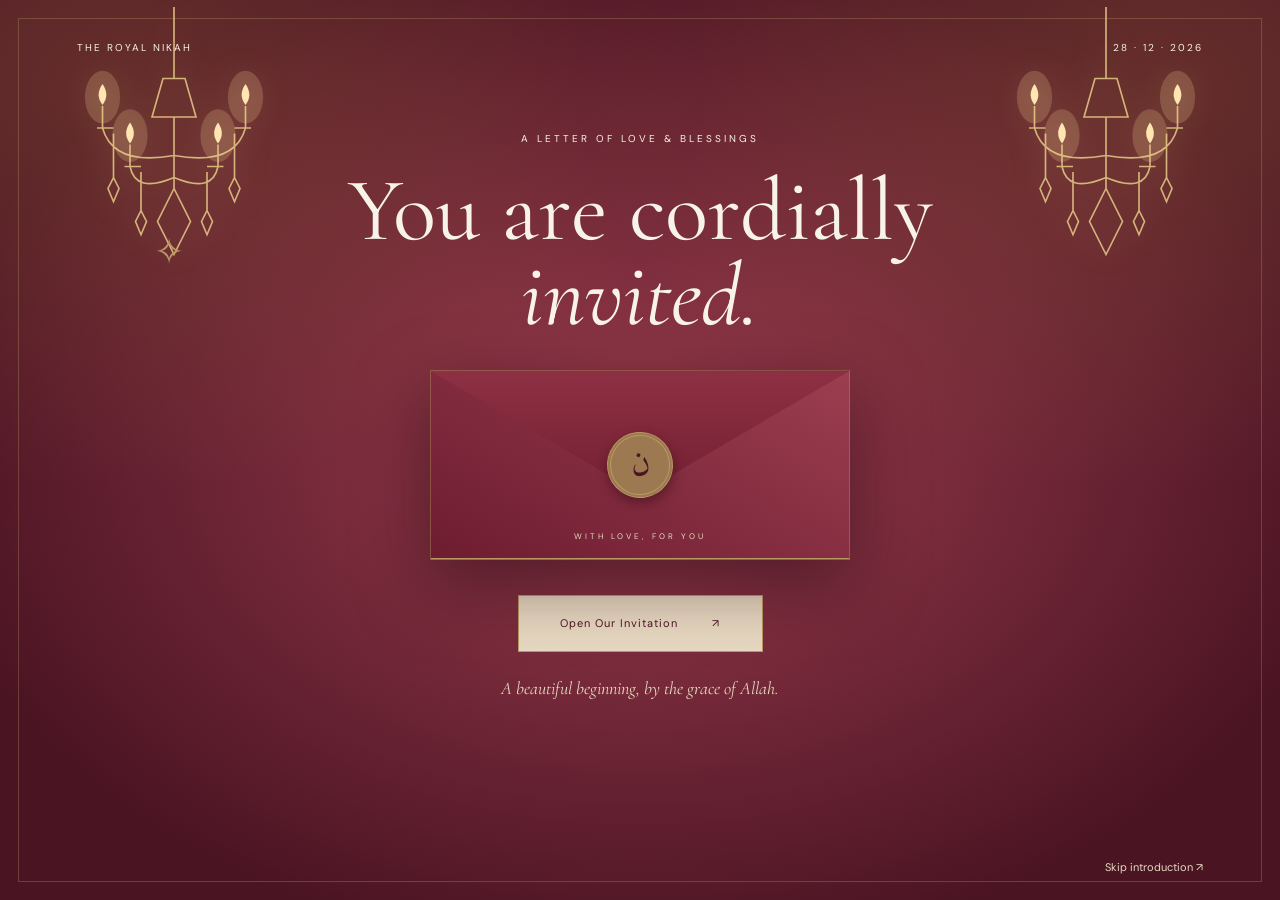
==== index.html @ a9a42e57 "Publish invitation" ====
<!doctype html><html lang="en"><head><meta charset="UTF-8"/><meta name="viewport" content="width=device-width,initial-scale=1"/><meta name="theme-color" content="#781c2d"/><meta name="description" content="An invitation to a beautiful beginning. Nikah · 28 December 2026 · Nesma Palace, Mattannur."/><meta name="robots" content="noindex,nofollow"/><meta property="og:title" content="Shiza &amp; Akhil | Our Nikah"/><meta property="og:description" content="28 December 2026 · Nesma Palace · With love and prayers"/><title>Shiza &amp; Akhil | Our Nikah</title><link rel="icon" href="./favicon.svg"/>  <script type="module" crossorigin src="./index-D2UCji0W.js"></script>
  <link rel="stylesheet" crossorigin href="./index-C7MNs3zN.css">
</head><body><div id="root"></div></body></html>
---- index-C7MNs3zN.css ----
@import"https://fonts.googleapis.com/css2?family=Amiri&family=Cormorant+Garamond:ital,wght@0,400;0,500;1,400&family=DM+Sans:wght@400;500&display=swap";/*! tailwindcss v4.3.5 | MIT License | https://tailwindcss.com */@layer theme{:root,:host{--font-sans:-apple-system, BlinkMacSystemFont, "Segoe UI", Roboto, "Helvetica Neue", "Noto Sans", Arial, sans-serif, "Apple Color Emoji", "Segoe UI Emoji", "Segoe UI Symbol", "Noto Color Emoji";--font-mono:ui-monospace, SFMono-Regular, Menlo, Monaco, Consolas, "Liberation Mono", "Courier New", monospace;--default-transition-duration:.15s;--default-transition-timing-function:cubic-bezier(.4, 0, .2, 1);--default-font-family:var(--font-sans);--default-mono-font-family:var(--font-mono)}}@layer base{*,:after,:before,::backdrop{box-sizing:border-box;border:0 solid;margin:0;padding:0}::file-selector-button{box-sizing:border-box;border:0 solid;margin:0;padding:0}html,:host{-webkit-text-size-adjust:100%;-moz-tab-size:4;tab-size:4;line-height:1.5;font-family:var(--default-font-family,-apple-system, BlinkMacSystemFont, "Segoe UI", Roboto, "Helvetica Neue", "Noto Sans", Arial, sans-serif, "Apple Color Emoji", "Segoe UI Emoji", "Segoe UI Symbol", "Noto Color Emoji");font-feature-settings:var(--default-font-feature-settings,normal);font-variation-settings:var(--default-font-variation-settings,normal);-webkit-tap-highlight-color:transparent}hr{height:0;color:inherit;border-top-width:1px}abbr:where([title]){-webkit-text-decoration:underline dotted;text-decoration:underline dotted}h1,h2,h3,h4,h5,h6{font-size:inherit;font-weight:inherit}a{color:inherit;-webkit-text-decoration:inherit;text-decoration:inherit}b,strong{font-weight:bolder}code,kbd,samp,pre{font-family:var(--default-mono-font-family,ui-monospace, SFMono-Regular, Menlo, Monaco, Consolas, "Liberation Mono", "Courier New", monospace);font-feature-settings:var(--default-mono-font-feature-settings,normal);font-variation-settings:var(--default-mono-font-variation-settings,normal);font-size:1em}small{font-size:80%}sub,sup{vertical-align:baseline;font-size:75%;line-height:0;position:relative}sub{bottom:-.25em}sup{top:-.5em}table{text-indent:0;border-color:inherit;border-collapse:collapse}:-moz-focusring:where(:not(iframe)){outline:auto}progress{vertical-align:baseline}summary{display:list-item}ol,ul,menu{list-style:none}img,svg,video,canvas,audio,iframe,embed,object{vertical-align:middle;display:block}img,video{max-width:100%;height:auto}button,input,select,optgroup,textarea{font:inherit;font-feature-settings:inherit;font-variation-settings:inherit;letter-spacing:inherit;color:inherit;opacity:1;background-color:#0000;border-radius:0}::file-selector-button{font:inherit;font-feature-settings:inherit;font-variation-settings:inherit;letter-spacing:inherit;color:inherit;opacity:1;background-color:#0000;border-radius:0}:where(select:is([multiple],[size])) optgroup{font-weight:bolder}:where(select:is([multiple],[size])) optgroup option{padding-inline-start:20px}::file-selector-button{margin-inline-end:4px}::placeholder{opacity:1}@supports (not ((-webkit-appearance:-apple-pay-button))) or (contain-intrinsic-size:1px){::placeholder{color:currentColor}@supports (color:color-mix(in lab,red,red)){::placeholder{color:color-mix(in oklab,currentcolor 50%,transparent)}}}textarea{resize:vertical}::-webkit-search-decoration{-webkit-appearance:none}::-webkit-date-and-time-value{min-height:1lh;text-align:inherit}::-webkit-datetime-edit{display:inline-flex}::-webkit-datetime-edit-fields-wrapper{padding:0}::-webkit-datetime-edit{padding-block:0}::-webkit-datetime-edit-year-field{padding-block:0}::-webkit-datetime-edit-month-field{padding-block:0}::-webkit-datetime-edit-day-field{padding-block:0}::-webkit-datetime-edit-hour-field{padding-block:0}::-webkit-datetime-edit-minute-field{padding-block:0}::-webkit-datetime-edit-second-field{padding-block:0}::-webkit-datetime-edit-millisecond-field{padding-block:0}::-webkit-datetime-edit-meridiem-field{padding-block:0}::-webkit-calendar-picker-indicator{line-height:1}:-moz-ui-invalid{box-shadow:none}button,input:where([type=button],[type=reset],[type=submit]){-webkit-appearance:button;-moz-appearance:button;appearance:button}::file-selector-button{-webkit-appearance:button;-moz-appearance:button;appearance:button}::-webkit-inner-spin-button{height:auto}::-webkit-outer-spin-button{height:auto}[hidden]:where(:not([hidden=until-found])){display:none!important}}@layer components;@layer utilities{.static{position:static}.transition{transition-property:color,background-color,border-color,outline-color,text-decoration-color,fill,stroke,--tw-gradient-from,--tw-gradient-via,--tw-gradient-to,opacity,box-shadow,transform,translate,scale,rotate,filter,-webkit-backdrop-filter,backdrop-filter,display,content-visibility,overlay,pointer-events;transition-timing-function:var(--tw-ease,var(--default-transition-timing-function));transition-duration:var(--tw-duration,var(--default-transition-duration))}}:root{color:#781c2d;font-synthesis:none;background:#f8f3e9;font-family:DM Sans,sans-serif}*{box-sizing:border-box}body{margin:0}button,a{-webkit-tap-highlight-color:transparent}button{font:inherit;cursor:pointer}a{color:inherit;text-decoration:none}button:focus-visible,a:focus-visible{outline-offset:6px;outline:3px solid #b99a62}h1,h2,p{margin:0}h1,h2{font-family:Cormorant Garamond,serif;font-weight:400}h2{font-size:clamp(46px,6vw,80px);line-height:1.05}i{font-weight:400}.eyebrow{letter-spacing:3px;font-size:10px;line-height:1.8}.cover{color:#f8f3e9;text-align:center;background:radial-gradient(at 50% 45%,#8b2c3c,#4b1423);flex-direction:column;align-items:center;min-height:100svh;padding:95px 24px 35px;display:flex;position:relative;overflow:hidden}.cover:before{content:"";pointer-events:none;border:1px solid #b99a6250;position:absolute;top:18px;right:18px;bottom:18px;left:18px}.cover-top{letter-spacing:2px;justify-content:space-between;font-size:10px;display:flex;position:absolute;top:40px;left:6%;right:6%}.skip{color:#e8d9c2;z-index:2;background:0 0;border:0;font-size:11px;position:absolute;bottom:25px;right:6%}.cover h1{margin:20px 0 28px;font-size:clamp(60px,7vw,96px);line-height:.95}.envelope{perspective:800px;background:linear-gradient(155deg,#963749,#601728);border:1px solid #b99a6270;place-items:center;width:min(420px,83vw);height:190px;margin:4px 0 35px;display:grid;position:relative;box-shadow:0 24px 70px #21071080}.flap{clip-path:polygon(0 0,100% 0,50% 65%);filter:drop-shadow(0 3px 2px #330b16);background:linear-gradient(#8e3043,#65182a);position:absolute;top:0;right:0;bottom:0;left:0}.seal{z-index:1;color:#4b1423;background:#9c7950;border:4px double #b99a62;border-radius:50%;place-items:center;width:66px;height:66px;font:34px Amiri;display:grid;transform:rotate(-8deg);box-shadow:0 5px 12px #27071270}.envelope>span{letter-spacing:3px;color:#e8d9c2;font-size:8px;position:absolute;bottom:17px}.gold-button,.crimson-button,.outline-button{letter-spacing:1px;border:1px solid #b99a62;padding:19px 27px;font-size:11px;display:inline-block}.gold-button{color:#4b1423;background:#e8d9c2;min-width:245px}.gold-button span{margin-left:30px}.cover-foot{color:#e8d9c2;margin-top:23px;font-family:Cormorant Garamond;font-size:18px;font-style:italic}nav{letter-spacing:2px;border-bottom:1px solid #b99a6230;justify-content:space-between;padding:28px 6%;font-size:9px;display:flex}.hero{text-align:center;padding:95px 24px 50px;position:relative;overflow:hidden}.arch{pointer-events:none;border:1px solid #b99a6280;border-radius:48% 48% 0 0;position:absolute;inset:35px max(20px,50% - 425px) 0}.arch:after{content:"";border:1px solid #b99a6235;border-radius:48% 48% 0 0;position:absolute;top:12px;right:12px;bottom:12px;left:12px}.hero-content{max-width:750px;margin:auto;position:relative}.arabic{color:#781c2d;font:30px/1.9 Amiri}.translation{color:#766954;margin-top:4px;font-size:10px}.ornament{color:#b99a62;margin:22px 0;font-size:35px}.intro{max-width:340px;margin:14px auto 24px;font:19px/1.5 Cormorant Garamond}.names{overflow-wrap:anywhere;font-size:clamp(46px,7.5vw,94px);line-height:1.05}.names em{color:#b99a62;font-size:40px;line-height:1.3;display:block}.tagline{margin-top:25px;font:italic 23px Cormorant Garamond}.date-small{margin-top:38px;font-size:9px}.date-small span{color:#b99a62;margin:0 14px}.scroll{letter-spacing:2px;margin-top:40px;font-size:8px;line-height:3;display:block}.date-section{color:#f8f3e9;background:#781c2d;grid-template-columns:1fr 1fr;align-items:center;gap:50px;padding:100px 12% 65px;display:grid}.date-section h2{margin-top:22px}.date-card{text-align:center;border:1px solid #b99a6270;padding:35px 20px}.date-card strong{margin:12px;font:130px/.95 Cormorant Garamond;display:block}.date-card>p:not(.eyebrow){letter-spacing:2px;font-size:11px;line-height:2}.rule{background:#b99a62;width:45px;height:1px;margin:22px auto}.text-button{color:inherit;letter-spacing:1px;background:0 0;border:0;border-bottom:1px solid #b99a62;padding:15px 0 8px;font-size:9px}.countdown{text-align:center;grid-column:1/-1;margin-top:30px}.digits{justify-content:center;gap:clamp(20px,6vw,65px);margin-top:20px;display:flex}.digits b{font:46px Cormorant Garamond;display:block}.digits span{letter-spacing:2px;font-size:8px}.venue{text-align:center;background:#eee4d4;padding:85px 24px}.venue>div{max-width:800px;margin:auto}.palace{color:#a48a5e;width:min(650px,100%);margin:35px auto}.venue h2{margin:15px 0}.venue p:not(.eyebrow){font-size:13px;line-height:1.9}.outline-button{border-color:#781c2d;margin-top:30px}.venue small{color:#776955;margin-top:25px;font-size:9px;display:block}.closing{text-align:center;padding:75px 24px}.closing h2{margin:25px 0}.closing p:not(.eyebrow){max-width:430px;margin:17px auto;font:19px/1.6 Cormorant Garamond}.crimson-button{color:#f8f3e9;background:#781c2d;border-color:#781c2d;margin-top:20px}footer{letter-spacing:2px;border-top:1px solid #b99a6250;justify-content:space-between;gap:20px;padding:30px 6%;font-size:8px;display:flex}footer button{color:inherit;letter-spacing:1px;background:0 0;border:0;font-size:8px}@media(max-width:600px){.date-section{text-align:center;grid-template-columns:1fr;gap:35px;padding:65px 25px}.date-card{width:100%;max-width:320px;margin:auto}.hero{padding-top:70px}.arabic{font-size:24px}.translation{max-width:240px;margin:auto;font-size:9px}.cover-top{font-size:8px}.cover{padding-top:100px}.cover h1{margin-top:25px}.envelope{height:170px}nav{letter-spacing:1px;font-size:7px}footer{flex-wrap:wrap}.arch{top:25px;right:12px;bottom:0;left:12px}.names{font-size:48px}.date-small{letter-spacing:1px}.closing h2{font-size:51px}}@media(prefers-reduced-motion:reduce){*,:before,:after{scroll-behavior:auto!important;transition:none!important;animation:none!important}}.flap{transform-origin:top;clip-path:polygon(0 0,100% 0,50% 65%);transition:transform 1s}.seal{transition:transform .5s,opacity .5s}.opening .flap{transform:rotateX(175deg)}.opening .seal{opacity:0;transform:translateY(25px)rotate(12deg)}.opening .envelope{animation:1.2s forwards lift}@keyframes lift{70%{transform:translateY(0)}to{opacity:0;transform:translateY(60px)}}.dress-code{text-align:center;border-bottom:1px solid #b99a6230;padding:65px 24px}.dress-code h2{margin:18px 0;font-size:clamp(38px,5vw,58px)}.dress-code p:last-child{max-width:390px;margin:auto;font:20px/1.6 Cormorant Garamond,serif}.pastel-swatches{justify-content:center;gap:12px;margin:25px 0;display:flex}.pastel-swatches span{background:#e8c9cc;border:1px solid #b99a6230;border-radius:50%;width:25px;height:25px}.pastel-swatches span:nth-child(2){background:#d4ddce}.pastel-swatches span:nth-child(3){background:#d1dfeb}.pastel-swatches span:nth-child(4){background:#ded2e6}.pastel-swatches span:nth-child(5){background:#eddbb9}.final-location{border-top:1px solid #b99a6250;max-width:500px;margin:35px auto 0;padding-top:20px}.final-location .outline-button{margin-top:10px}.closing p:not(.eyebrow){max-width:485px}.final-location p:not(.eyebrow){font-family:DM Sans,sans-serif;font-size:12px;line-height:1.9}.venue{isolation:isolate;color:#f8f3e9;background:radial-gradient(at 50% 40%,#963b4c,#641a2d 48%,#3d1020);padding:110px 24px;position:relative;overflow:hidden}.venue:before,.venue:after{content:"";z-index:-1;pointer-events:none;border:1px solid #b99a6270;border-radius:46% 46% 0 0;position:absolute;top:28px;right:28px;bottom:28px;left:28px}.venue:after{border-color:#b99a6230;top:42px;right:42px;bottom:42px;left:42px}.venue h2{text-shadow:0 3px 30px #e8d9c230;font-size:clamp(60px,8vw,100px)}.venue .palace{color:#d9ba80;filter:drop-shadow(0 0 14px #d9ba8030);animation:5s ease-in-out infinite palace-glow}.venue .outline-button{color:#f8f3e9;background:#b99a6212;border-color:#cfb17b;transition:background .3s,transform .3s;box-shadow:0 0 30px #b99a6215}.venue .outline-button:hover{background:#b99a6235;transform:translateY(-3px)}.venue small{color:#dac9b2}.sparkles{pointer-events:none;z-index:-1;position:absolute;top:0;right:0;bottom:0;left:0}.sparkles span{left:var(--x);top:var(--y);font-size:var(--s);color:#e8d9c2;opacity:.2;animation:twinkle var(--t) ease-in-out infinite;animation-delay:var(--d);position:absolute}@keyframes twinkle{0%,to{opacity:.12;transform:scale(.6)rotate(0)}50%{opacity:.85;transform:scale(1.1)rotate(35deg)}}@keyframes palace-glow{50%{filter:drop-shadow(0 0 24px #d9ba8060)}}.cover:after{content:"✧";color:#b99a62;pointer-events:none;font-size:36px;animation:5s infinite twinkle;position:absolute;top:25%;left:12%}.closing{background:radial-gradient(at 50% 45%,#fffaf0,#f1e6d4)}.gold-button:hover,.crimson-button:hover{box-shadow:0 6px 30px #b99a6245}.ornament{animation:5s infinite palace-glow}@media(prefers-reduced-motion:reduce){.venue .palace,.sparkles span,.cover:after,.ornament{animation:none}}.hero{background:radial-gradient(#fffdf5,#f6ead6 75%,#e8d9c2)}.hero:before,.hero:after{content:"❦";color:#781c2d13;pointer-events:none;font-family:serif;font-size:clamp(150px,25vw,330px);animation:9s ease-in-out infinite floral-sway;position:absolute;top:32%;left:-35px;transform:rotate(-28deg)}.hero:after{animation-delay:-4s;top:58%;left:auto;right:-35px;transform:rotate(150deg)}.arch{box-shadow:0 0 40px #b99a6215,inset 0 0 25px #b99a6210}.names{text-shadow:0 5px 25px #781c2d12}.names em{animation:4s ease-in-out infinite heart-glow}.date-section{background:radial-gradient(at 0 0,#a04454,#781c2d 45%,#4b1423);position:relative;overflow:hidden}.date-section:before{content:"✧";color:#b99a6214;pointer-events:none;font-size:280px;animation:6s infinite heart-glow;position:absolute;top:0;right:-30px}.date-card{background:linear-gradient(145deg,#ffffff0b,#ffffff02);border-radius:46% 46% 0 0;padding-top:65px;position:relative;box-shadow:0 20px 60px #28061340}.date-card:before{content:"";pointer-events:none;border:1px solid #b99a6235;border-radius:46% 46% 0 0;position:absolute;top:9px;right:9px;bottom:9px;left:9px}.dress-code{background:radial-gradient(#fffbf4,#ebdfcc);position:relative;overflow:hidden}.dress-code:before,.dress-code:after{content:"❦";color:#781c2d18;pointer-events:none;font-size:110px;position:absolute;top:20%;left:5%;transform:rotate(-30deg)}.dress-code:after{left:auto;right:5%;transform:rotate(150deg)}.pastel-swatches span{animation:4s ease-in-out infinite pastel-float;box-shadow:0 4px 12px #781c2d15}.pastel-swatches span:nth-child(2n){animation-delay:-2s}.closing{background:radial-gradient(#fffdf6,#f0dfc5);position:relative;overflow:hidden}.closing:before{content:"✧";color:#b99a6230;pointer-events:none;font-size:180px;animation:7s infinite twinkle;position:absolute;top:15%;right:4%}.closing .ornament{font-size:55px}.cover .envelope{animation:5s ease-in-out infinite envelope-float}.gold-button,.crimson-button{transition:transform .3s,box-shadow .3s}.gold-button:hover,.crimson-button:hover{transform:translateY(-4px)}@keyframes envelope-float{50%{transform:translateY(-9px)rotate(.5deg)}}@keyframes pastel-float{50%{transform:translateY(-5px)}}@keyframes heart-glow{50%{opacity:.6;filter:drop-shadow(0 0 8px #b99a6240)}}@keyframes floral-sway{50%{translate:0 -12px;rotate:3deg}}@media(max-width:600px){.dress-code:before,.dress-code:after{opacity:.6;font-size:65px;top:6%}}.palace-lights{pointer-events:none;justify-content:space-between;padding:0 5%;display:flex;position:absolute;top:0;right:0;bottom:0;left:0}.chandelier{color:#d5b47b;filter:drop-shadow(0 0 15px #ffd69340);transform-origin:top;width:clamp(105px,18vw,220px);height:clamp(155px,28vw,300px);animation:7s ease-in-out infinite chandelier-sway}.chandelier:last-child{animation-delay:-3.5s}.candle-glow{animation:3s ease-in-out infinite candle-flicker}.cover{background:radial-gradient(at 10% 10%,#d19b4e33,#0000 35%),radial-gradient(at 90% 10%,#d19b4e33,#0000 35%),radial-gradient(#9a3c4d,#4b1423 80%);padding-top:130px}.cover h1{z-index:1}.envelope{isolation:isolate;overflow:visible}.invitation-card{color:#781c2d;z-index:-1;background:#f8f3e9;border:6px double #b99a62;flex-direction:column;justify-content:center;gap:10px;width:86%;height:170px;transition:transform 1.3s cubic-bezier(.2,.6,.2,1) .7s,opacity .4s;display:flex;position:absolute;bottom:10px}.invitation-card span{font:20px Amiri}.invitation-card strong{font:29px Cormorant Garamond,serif}.invitation-card small{letter-spacing:3px;font-size:9px}.envelope-pocket{clip-path:polygon(0 0,50% 60%,100% 0,100% 100%,0 100%);z-index:0;background:linear-gradient(30deg,#6e1c30,#9b3e50);border-bottom:1px solid #b99a62;position:absolute;top:0;right:0;bottom:0;left:0}.flap{z-index:1;backface-visibility:visible;transition:transform .9s}.seal{z-index:3}.envelope>span{z-index:2}.opening .invitation-card{transform:translateY(-175px)rotate(-3deg)}.cover.opening .envelope{animation:2.4s forwards invitation-release}.ambient-lights{pointer-events:none;z-index:5;mix-blend-mode:screen;background:radial-gradient(at 0 0,#ffe0a52b,#0000 35%),radial-gradient(at 100% 0,#ffe0a52b,#0000 35%);animation:6s infinite candle-flicker;position:fixed;top:0;right:0;bottom:0;left:0}@keyframes chandelier-sway{0%,to{transform:rotate(-2deg)}50%{transform:rotate(2deg)}}@keyframes candle-flicker{0%,to{opacity:.6}40%{opacity:1}60%{opacity:.8}}@keyframes invitation-release{0%,75%{opacity:1;transform:translateY(0)}to{opacity:0;transform:translateY(80px)}}@media(max-width:600px){.palace-lights{padding:0}.chandelier{width:100px;height:170px}.cover{padding-top:170px}.cover h1{font-size:58px}.cover .eyebrow{font-size:8px}.opening .invitation-card{transform:translateY(-150px)}}@media(prefers-reduced-motion:reduce){*,:before,:after{transition:none!important;animation:none!important}}
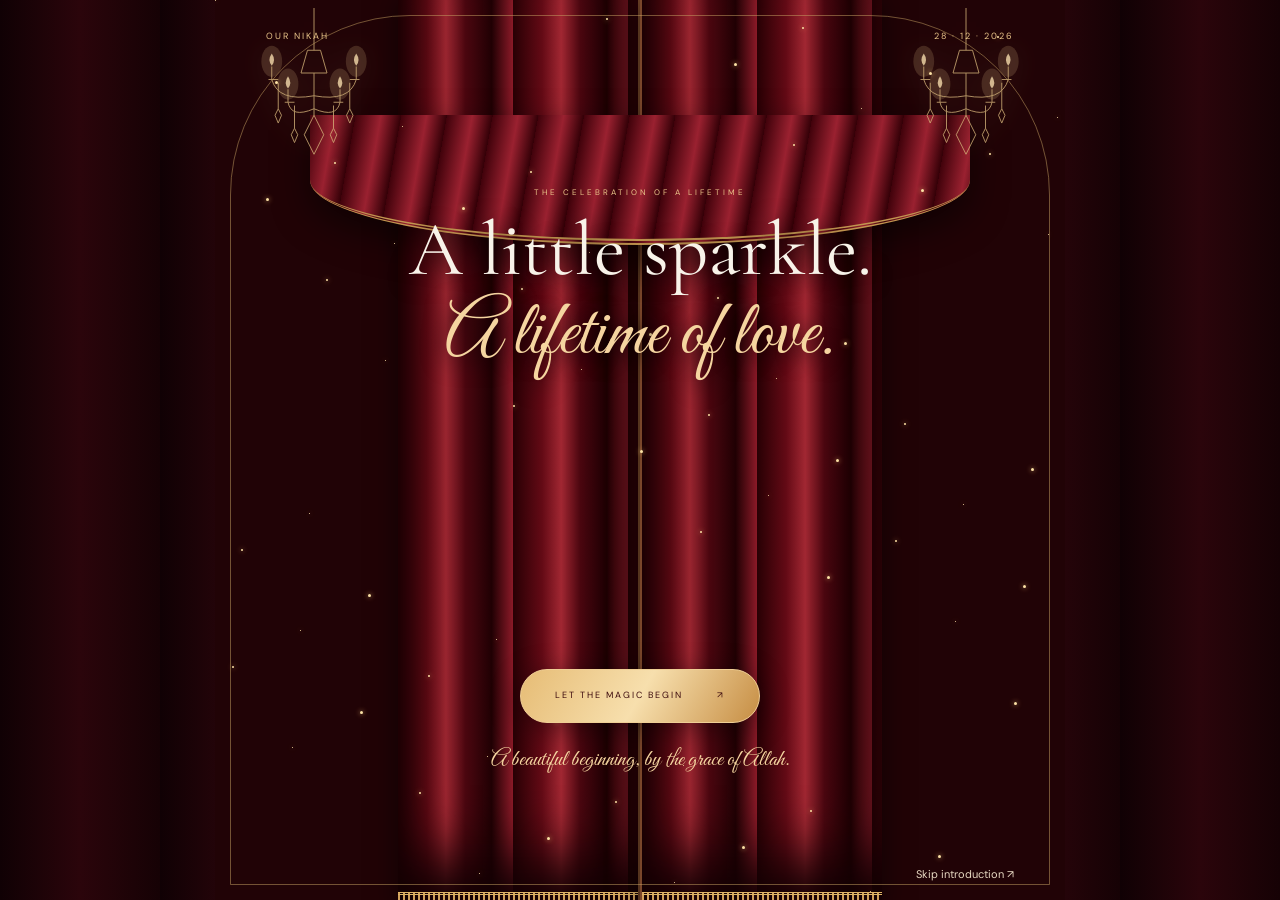
==== commit 85ae8527: "Add curtain opening and cinematic invitation design" ====
--- a/index.html
+++ b/index.html
@@ -1,4 +1,4 @@
-<!doctype html><html lang="en"><head><meta charset="UTF-8"/><meta name="viewport" content="width=device-width,initial-scale=1"/><meta name="theme-color" content="#781c2d"/><meta name="description" content="An invitation to a beautiful beginning. Nikah · 28 December 2026 · Nesma Palace, Mattannur."/><meta name="robots" content="noindex,nofollow"/><meta property="og:title" content="Shiza &amp; Akhil | Our Nikah"/><meta property="og:description" content="28 December 2026 · Nesma Palace · With love and prayers"/><title>Shiza &amp; Akhil | Our Nikah</title><link rel="icon" href="./favicon.svg"/>  <script type="module" crossorigin src="./index-D2UCji0W.js"></script>
-  <link rel="stylesheet" crossorigin href="./index-C7MNs3zN.css">
+<!doctype html><html lang="en"><head><meta charset="UTF-8"/><meta name="viewport" content="width=device-width,initial-scale=1"/><meta name="theme-color" content="#781c2d"/><meta name="description" content="An invitation to a beautiful beginning. Nikah · 28 December 2026 · Nesma Palace, Mattannur."/><meta name="robots" content="noindex,nofollow"/><meta property="og:title" content="Shiza &amp; Akhil | Our Nikah"/><meta property="og:description" content="28 December 2026 · Nesma Palace · With love and prayers"/><title>Shiza &amp; Akhil | Our Nikah</title><link rel="icon" href="./favicon.svg"/>  <script type="module" crossorigin src="./index-CEeLALaP.js"></script>
+  <link rel="stylesheet" crossorigin href="./index-C9tGOI8o.css">
 </head><body><div id="root"></div></body></html>
 
--- a/index-C9tGOI8o.css
+++ b/index-C9tGOI8o.css
@@ -0,0 +1 @@
+@import"https://fonts.googleapis.com/css2?family=Great+Vibes&display=swap";@import"https://fonts.googleapis.com/css2?family=Amiri&family=Cormorant+Garamond:ital,wght@0,400;0,500;1,400&family=DM+Sans:wght@400;500&display=swap";/*! tailwindcss v4.3.5 | MIT License | https://tailwindcss.com */@layer theme{:root,:host{--font-sans:-apple-system, BlinkMacSystemFont, "Segoe UI", Roboto, "Helvetica Neue", "Noto Sans", Arial, sans-serif, "Apple Color Emoji", "Segoe UI Emoji", "Segoe UI Symbol", "Noto Color Emoji";--font-mono:ui-monospace, SFMono-Regular, Menlo, Monaco, Consolas, "Liberation Mono", "Courier New", monospace;--default-transition-duration:.15s;--default-transition-timing-function:cubic-bezier(.4, 0, .2, 1);--default-font-family:var(--font-sans);--default-mono-font-family:var(--font-mono)}}@layer base{*,:after,:before,::backdrop{box-sizing:border-box;border:0 solid;margin:0;padding:0}::file-selector-button{box-sizing:border-box;border:0 solid;margin:0;padding:0}html,:host{-webkit-text-size-adjust:100%;-moz-tab-size:4;tab-size:4;line-height:1.5;font-family:var(--default-font-family,-apple-system, BlinkMacSystemFont, "Segoe UI", Roboto, "Helvetica Neue", "Noto Sans", Arial, sans-serif, "Apple Color Emoji", "Segoe UI Emoji", "Segoe UI Symbol", "Noto Color Emoji");font-feature-settings:var(--default-font-feature-settings,normal);font-variation-settings:var(--default-font-variation-settings,normal);-webkit-tap-highlight-color:transparent}hr{height:0;color:inherit;border-top-width:1px}abbr:where([title]){-webkit-text-decoration:underline dotted;text-decoration:underline dotted}h1,h2,h3,h4,h5,h6{font-size:inherit;font-weight:inherit}a{color:inherit;-webkit-text-decoration:inherit;text-decoration:inherit}b,strong{font-weight:bolder}code,kbd,samp,pre{font-family:var(--default-mono-font-family,ui-monospace, SFMono-Regular, Menlo, Monaco, Consolas, "Liberation Mono", "Courier New", monospace);font-feature-settings:var(--default-mono-font-feature-settings,normal);font-variation-settings:var(--default-mono-font-variation-settings,normal);font-size:1em}small{font-size:80%}sub,sup{vertical-align:baseline;font-size:75%;line-height:0;position:relative}sub{bottom:-.25em}sup{top:-.5em}table{text-indent:0;border-color:inherit;border-collapse:collapse}:-moz-focusring:where(:not(iframe)){outline:auto}progress{vertical-align:baseline}summary{display:list-item}ol,ul,menu{list-style:none}img,svg,video,canvas,audio,iframe,embed,object{vertical-align:middle;display:block}img,video{max-width:100%;height:auto}button,input,select,optgroup,textarea{font:inherit;font-feature-settings:inherit;font-variation-settings:inherit;letter-spacing:inherit;color:inherit;opacity:1;background-color:#0000;border-radius:0}::file-selector-button{font:inherit;font-feature-settings:inherit;font-variation-settings:inherit;letter-spacing:inherit;color:inherit;opacity:1;background-color:#0000;border-radius:0}:where(select:is([multiple],[size])) optgroup{font-weight:bolder}:where(select:is([multiple],[size])) optgroup option{padding-inline-start:20px}::file-selector-button{margin-inline-end:4px}::placeholder{opacity:1}@supports (not ((-webkit-appearance:-apple-pay-button))) or (contain-intrinsic-size:1px){::placeholder{color:currentColor}@supports (color:color-mix(in lab,red,red)){::placeholder{color:color-mix(in oklab,currentcolor 50%,transparent)}}}textarea{resize:vertical}::-webkit-search-decoration{-webkit-appearance:none}::-webkit-date-and-time-value{min-height:1lh;text-align:inherit}::-webkit-datetime-edit{display:inline-flex}::-webkit-datetime-edit-fields-wrapper{padding:0}::-webkit-datetime-edit{padding-block:0}::-webkit-datetime-edit-year-field{padding-block:0}::-webkit-datetime-edit-month-field{padding-block:0}::-webkit-datetime-edit-day-field{padding-block:0}::-webkit-datetime-edit-hour-field{padding-block:0}::-webkit-datetime-edit-minute-field{padding-block:0}::-webkit-datetime-edit-second-field{padding-block:0}::-webkit-datetime-edit-millisecond-field{padding-block:0}::-webkit-datetime-edit-meridiem-field{padding-block:0}::-webkit-calendar-picker-indicator{line-height:1}:-moz-ui-invalid{box-shadow:none}button,input:where([type=button],[type=reset],[type=submit]){-webkit-appearance:button;-moz-appearance:button;appearance:button}::file-selector-button{-webkit-appearance:button;-moz-appearance:button;appearance:button}::-webkit-inner-spin-button{height:auto}::-webkit-outer-spin-button{height:auto}[hidden]:where(:not([hidden=until-found])){display:none!important}}@layer components;@layer utilities{.static{position:static}.transition{transition-property:color,background-color,border-color,outline-color,text-decoration-color,fill,stroke,--tw-gradient-from,--tw-gradient-via,--tw-gradient-to,opacity,box-shadow,transform,translate,scale,rotate,filter,-webkit-backdrop-filter,backdrop-filter,display,content-visibility,overlay,pointer-events;transition-timing-function:var(--tw-ease,var(--default-transition-timing-function));transition-duration:var(--tw-duration,var(--default-transition-duration))}}:root{color:#781c2d;font-synthesis:none;background:#f8f3e9;font-family:DM Sans,sans-serif}*{box-sizing:border-box}body{margin:0}button,a{-webkit-tap-highlight-color:transparent}button{font:inherit;cursor:pointer}a{color:inherit;text-decoration:none}button:focus-visible,a:focus-visible{outline-offset:6px;outline:3px solid #b99a62}h1,h2,p{margin:0}h1,h2{font-family:Cormorant Garamond,serif;font-weight:400}h2{font-size:clamp(46px,6vw,80px);line-height:1.05}i{font-weight:400}.eyebrow{letter-spacing:3px;font-size:10px;line-height:1.8}.cover{color:#f8f3e9;text-align:center;background:radial-gradient(at 50% 45%,#8b2c3c,#4b1423);flex-direction:column;align-items:center;min-height:100svh;padding:95px 24px 35px;display:flex;position:relative;overflow:hidden}.cover:before{content:"";pointer-events:none;border:1px solid #b99a6250;position:absolute;top:18px;right:18px;bottom:18px;left:18px}.cover-top{letter-spacing:2px;justify-content:space-between;font-size:10px;display:flex;position:absolute;top:40px;left:6%;right:6%}.skip{color:#e8d9c2;z-index:2;background:0 0;border:0;font-size:11px;position:absolute;bottom:25px;right:6%}.cover h1{margin:20px 0 28px;font-size:clamp(60px,7vw,96px);line-height:.95}.envelope{perspective:800px;background:linear-gradient(155deg,#963749,#601728);border:1px solid #b99a6270;place-items:center;width:min(420px,83vw);height:190px;margin:4px 0 35px;display:grid;position:relative;box-shadow:0 24px 70px #21071080}.flap{clip-path:polygon(0 0,100% 0,50% 65%);filter:drop-shadow(0 3px 2px #330b16);background:linear-gradient(#8e3043,#65182a);position:absolute;top:0;right:0;bottom:0;left:0}.seal{z-index:1;color:#4b1423;background:#9c7950;border:4px double #b99a62;border-radius:50%;place-items:center;width:66px;height:66px;font:34px Amiri;display:grid;transform:rotate(-8deg);box-shadow:0 5px 12px #27071270}.envelope>span{letter-spacing:3px;color:#e8d9c2;font-size:8px;position:absolute;bottom:17px}.gold-button,.crimson-button,.outline-button{letter-spacing:1px;border:1px solid #b99a62;padding:19px 27px;font-size:11px;display:inline-block}.gold-button{color:#4b1423;background:#e8d9c2;min-width:245px}.gold-button span{margin-left:30px}.cover-foot{color:#e8d9c2;margin-top:23px;font-family:Cormorant Garamond;font-size:18px;font-style:italic}nav{letter-spacing:2px;border-bottom:1px solid #b99a6230;justify-content:space-between;padding:28px 6%;font-size:9px;display:flex}.hero{text-align:center;padding:95px 24px 50px;position:relative;overflow:hidden}.arch{pointer-events:none;border:1px solid #b99a6280;border-radius:48% 48% 0 0;position:absolute;inset:35px max(20px,50% - 425px) 0}.arch:after{content:"";border:1px solid #b99a6235;border-radius:48% 48% 0 0;position:absolute;top:12px;right:12px;bottom:12px;left:12px}.hero-content{max-width:750px;margin:auto;position:relative}.arabic{color:#781c2d;font:30px/1.9 Amiri}.translation{color:#766954;margin-top:4px;font-size:10px}.ornament{color:#b99a62;margin:22px 0;font-size:35px}.intro{max-width:340px;margin:14px auto 24px;font:19px/1.5 Cormorant Garamond}.names{overflow-wrap:anywhere;font-size:clamp(46px,7.5vw,94px);line-height:1.05}.names em{color:#b99a62;font-size:40px;line-height:1.3;display:block}.tagline{margin-top:25px;font:italic 23px Cormorant Garamond}.date-small{margin-top:38px;font-size:9px}.date-small span{color:#b99a62;margin:0 14px}.scroll{letter-spacing:2px;margin-top:40px;font-size:8px;line-height:3;display:block}.date-section{color:#f8f3e9;background:#781c2d;grid-template-columns:1fr 1fr;align-items:center;gap:50px;padding:100px 12% 65px;display:grid}.date-section h2{margin-top:22px}.date-card{text-align:center;border:1px solid #b99a6270;padding:35px 20px}.date-card strong{margin:12px;font:130px/.95 Cormorant Garamond;display:block}.date-card>p:not(.eyebrow){letter-spacing:2px;font-size:11px;line-height:2}.rule{background:#b99a62;width:45px;height:1px;margin:22px auto}.text-button{color:inherit;letter-spacing:1px;background:0 0;border:0;border-bottom:1px solid #b99a62;padding:15px 0 8px;font-size:9px}.countdown{text-align:center;grid-column:1/-1;margin-top:30px}.digits{justify-content:center;gap:clamp(20px,6vw,65px);margin-top:20px;display:flex}.digits b{font:46px Cormorant Garamond;display:block}.digits span{letter-spacing:2px;font-size:8px}.venue{text-align:center;background:#eee4d4;padding:85px 24px}.venue>div{max-width:800px;margin:auto}.palace{color:#a48a5e;width:min(650px,100%);margin:35px auto}.venue h2{margin:15px 0}.venue p:not(.eyebrow){font-size:13px;line-height:1.9}.outline-button{border-color:#781c2d;margin-top:30px}.venue small{color:#776955;margin-top:25px;font-size:9px;display:block}.closing{text-align:center;padding:75px 24px}.closing h2{margin:25px 0}.closing p:not(.eyebrow){max-width:430px;margin:17px auto;font:19px/1.6 Cormorant Garamond}.crimson-button{color:#f8f3e9;background:#781c2d;border-color:#781c2d;margin-top:20px}footer{letter-spacing:2px;border-top:1px solid #b99a6250;justify-content:space-between;gap:20px;padding:30px 6%;font-size:8px;display:flex}footer button{color:inherit;letter-spacing:1px;background:0 0;border:0;font-size:8px}@media(max-width:600px){.date-section{text-align:center;grid-template-columns:1fr;gap:35px;padding:65px 25px}.date-card{width:100%;max-width:320px;margin:auto}.hero{padding-top:70px}.arabic{font-size:24px}.translation{max-width:240px;margin:auto;font-size:9px}.cover-top{font-size:8px}.cover{padding-top:100px}.cover h1{margin-top:25px}.envelope{height:170px}nav{letter-spacing:1px;font-size:7px}footer{flex-wrap:wrap}.arch{top:25px;right:12px;bottom:0;left:12px}.names{font-size:48px}.date-small{letter-spacing:1px}.closing h2{font-size:51px}}@media(prefers-reduced-motion:reduce){*,:before,:after{scroll-behavior:auto!important;transition:none!important;animation:none!important}}.flap{transform-origin:top;clip-path:polygon(0 0,100% 0,50% 65%);transition:transform 1s}.seal{transition:transform .5s,opacity .5s}.opening .flap{transform:rotateX(175deg)}.opening .seal{opacity:0;transform:translateY(25px)rotate(12deg)}.opening .envelope{animation:1.2s forwards lift}@keyframes lift{70%{transform:translateY(0)}to{opacity:0;transform:translateY(60px)}}.dress-code{text-align:center;border-bottom:1px solid #b99a6230;padding:65px 24px}.dress-code h2{margin:18px 0;font-size:clamp(38px,5vw,58px)}.dress-code p:last-child{max-width:390px;margin:auto;font:20px/1.6 Cormorant Garamond,serif}.pastel-swatches{justify-content:center;gap:12px;margin:25px 0;display:flex}.pastel-swatches span{background:#e8c9cc;border:1px solid #b99a6230;border-radius:50%;width:25px;height:25px}.pastel-swatches span:nth-child(2){background:#d4ddce}.pastel-swatches span:nth-child(3){background:#d1dfeb}.pastel-swatches span:nth-child(4){background:#ded2e6}.pastel-swatches span:nth-child(5){background:#eddbb9}.final-location{border-top:1px solid #b99a6250;max-width:500px;margin:35px auto 0;padding-top:20px}.final-location .outline-button{margin-top:10px}.closing p:not(.eyebrow){max-width:485px}.final-location p:not(.eyebrow){font-family:DM Sans,sans-serif;font-size:12px;line-height:1.9}.venue{isolation:isolate;color:#f8f3e9;background:radial-gradient(at 50% 40%,#963b4c,#641a2d 48%,#3d1020);padding:110px 24px;position:relative;overflow:hidden}.venue:before,.venue:after{content:"";z-index:-1;pointer-events:none;border:1px solid #b99a6270;border-radius:46% 46% 0 0;position:absolute;top:28px;right:28px;bottom:28px;left:28px}.venue h2{text-shadow:0 3px 30px #e8d9c230;font-size:clamp(60px,8vw,100px)}.venue .palace{color:#d9ba80;filter:drop-shadow(0 0 14px #d9ba8030);animation:5s ease-in-out infinite palace-glow}.venue .outline-button{color:#f8f3e9;background:#b99a6212;border-color:#cfb17b;transition:background .3s,transform .3s;box-shadow:0 0 30px #b99a6215}.venue .outline-button:hover{background:#b99a6235;transform:translateY(-3px)}.venue small{color:#dac9b2}.sparkles{pointer-events:none;z-index:-1;position:absolute;top:0;right:0;bottom:0;left:0}.sparkles span{left:var(--x);top:var(--y);font-size:var(--s);color:#e8d9c2;opacity:.2;animation:twinkle var(--t) ease-in-out infinite;animation-delay:var(--d);position:absolute}@keyframes twinkle{0%,to{opacity:.12;transform:scale(.6)rotate(0)}50%{opacity:.85;transform:scale(1.1)rotate(35deg)}}@keyframes palace-glow{50%{filter:drop-shadow(0 0 24px #d9ba8060)}}.cover:after{content:"✧";color:#b99a62;pointer-events:none;font-size:36px;animation:5s infinite twinkle;position:absolute;top:25%;left:12%}.closing{background:radial-gradient(at 50% 45%,#fffaf0,#f1e6d4)}.gold-button:hover,.crimson-button:hover{box-shadow:0 6px 30px #b99a6245}.ornament{animation:5s infinite palace-glow}@media(prefers-reduced-motion:reduce){.venue .palace,.sparkles span,.cover:after,.ornament{animation:none}}.hero{background:radial-gradient(#fffdf5,#f6ead6 75%,#e8d9c2)}.hero:before,.hero:after{content:"❦";color:#781c2d13;pointer-events:none;font-family:serif;font-size:clamp(150px,25vw,330px);animation:9s ease-in-out infinite floral-sway;position:absolute;top:32%;left:-35px;transform:rotate(-28deg)}.hero:after{animation-delay:-4s;top:58%;left:auto;right:-35px;transform:rotate(150deg)}.arch{box-shadow:0 0 40px #b99a6215,inset 0 0 25px #b99a6210}.names{text-shadow:0 5px 25px #781c2d12}.names em{animation:4s ease-in-out infinite heart-glow}.date-section{background:radial-gradient(at 0 0,#a04454,#781c2d 45%,#4b1423);position:relative;overflow:hidden}.date-section:before{content:"✧";color:#b99a6214;pointer-events:none;font-size:280px;animation:6s infinite heart-glow;position:absolute;top:0;right:-30px}.date-card{background:linear-gradient(145deg,#ffffff0b,#ffffff02);border-radius:46% 46% 0 0;padding-top:65px;position:relative;box-shadow:0 20px 60px #28061340}.date-card:before{content:"";pointer-events:none;border:1px solid #b99a6235;border-radius:46% 46% 0 0;position:absolute;top:9px;right:9px;bottom:9px;left:9px}.dress-code{background:radial-gradient(#fffbf4,#ebdfcc);position:relative;overflow:hidden}.dress-code:before,.dress-code:after{content:"❦";color:#781c2d18;pointer-events:none;font-size:110px;position:absolute;top:20%;left:5%;transform:rotate(-30deg)}.dress-code:after{left:auto;right:5%;transform:rotate(150deg)}.pastel-swatches span{animation:4s ease-in-out infinite pastel-float;box-shadow:0 4px 12px #781c2d15}.pastel-swatches span:nth-child(2n){animation-delay:-2s}.closing{background:radial-gradient(#fffdf6,#f0dfc5);position:relative;overflow:hidden}.closing:before{content:"✧";color:#b99a6230;pointer-events:none;font-size:180px;animation:7s infinite twinkle;position:absolute;top:15%;right:4%}.closing .ornament{font-size:55px}.cover .envelope{animation:5s ease-in-out infinite envelope-float}.gold-button,.crimson-button{transition:transform .3s,box-shadow .3s}.gold-button:hover,.crimson-button:hover{transform:translateY(-4px)}@keyframes envelope-float{50%{transform:translateY(-9px)rotate(.5deg)}}@keyframes pastel-float{50%{transform:translateY(-5px)}}@keyframes heart-glow{50%{opacity:.6;filter:drop-shadow(0 0 8px #b99a6240)}}@keyframes floral-sway{50%{translate:0 -12px;rotate:3deg}}@media(max-width:600px){.dress-code:before,.dress-code:after{opacity:.6;font-size:65px;top:6%}}.palace-lights{pointer-events:none;justify-content:space-between;padding:0 5%;display:flex;position:absolute;top:0;right:0;bottom:0;left:0}.chandelier{color:#d5b47b;filter:drop-shadow(0 0 15px #ffd69340);transform-origin:top;width:clamp(105px,18vw,220px);height:clamp(155px,28vw,300px);animation:7s ease-in-out infinite chandelier-sway}.chandelier:last-child{animation-delay:-3.5s}.candle-glow{animation:3s ease-in-out infinite candle-flicker}.cover{background:radial-gradient(at 10% 10%,#d19b4e33,#0000 35%),radial-gradient(at 90% 10%,#d19b4e33,#0000 35%),radial-gradient(#9a3c4d,#4b1423 80%);padding-top:130px}.cover h1{z-index:1}.envelope{isolation:isolate;overflow:visible}.invitation-card{color:#781c2d;z-index:-1;background:#f8f3e9;border:6px double #b99a62;flex-direction:column;justify-content:center;gap:10px;width:86%;height:170px;transition:transform 1.3s cubic-bezier(.2,.6,.2,1) .7s,opacity .4s;display:flex;position:absolute;bottom:10px}.invitation-card span{font:20px Amiri}.invitation-card strong{font:29px Cormorant Garamond,serif}.invitation-card small{letter-spacing:3px;font-size:9px}.envelope-pocket{clip-path:polygon(0 0,50% 60%,100% 0,100% 100%,0 100%);z-index:0;background:linear-gradient(30deg,#6e1c30,#9b3e50);border-bottom:1px solid #b99a62;position:absolute;top:0;right:0;bottom:0;left:0}.flap{z-index:1;backface-visibility:visible;transition:transform .9s}.seal{z-index:3}.envelope>span{z-index:2}.opening .invitation-card{transform:translateY(-175px)rotate(-3deg)}.cover.opening .envelope{animation:2.4s forwards invitation-release}.ambient-lights{pointer-events:none;z-index:5;mix-blend-mode:screen;background:radial-gradient(at 0 0,#ffe0a52b,#0000 35%),radial-gradient(at 100% 0,#ffe0a52b,#0000 35%);animation:6s infinite candle-flicker;position:fixed;top:0;right:0;bottom:0;left:0}@keyframes chandelier-sway{0%,to{transform:rotate(-2deg)}50%{transform:rotate(2deg)}}@keyframes candle-flicker{0%,to{opacity:.6}40%{opacity:1}60%{opacity:.8}}@keyframes invitation-release{0%,75%{opacity:1;transform:translateY(0)}to{opacity:0;transform:translateY(80px)}}@media(max-width:600px){.palace-lights{padding:0}.chandelier{width:100px;height:170px}.cover{padding-top:170px}.cover h1{font-size:58px}.cover .eyebrow{font-size:8px}.opening .invitation-card{transform:translateY(-150px)}}@media(prefers-reduced-motion:reduce){*,:before,:after{transition:none!important;animation:none!important}}:root{--wine:#240508;--gold:#e9c58a;--paper:#f4e8d0;background:var(--wine);color:var(--paper)}body{background:var(--wine)}.cover{isolation:isolate;background:#210306;justify-content:center;gap:0;min-height:100svh;padding:110px 24px 48px}.cover:before{z-index:8;pointer-events:none;border-color:#c7a46580;border-radius:180px 180px 0 0;top:15px;right:15px;bottom:15px;left:15px}.cover:after{display:none}.cover-top{z-index:9;color:var(--gold);font-size:9px;top:30px}.cover h1{z-index:6;text-shadow:0 4px 25px #000;margin:12px 0 20px;font-size:clamp(48px,6vw,82px);line-height:1.02;position:relative}.cover h1 i,.cover-foot{color:#f5d5a0;font-family:Great Vibes,cursive;font-size:1em}.cover-foot{z-index:7;margin-top:20px;font-size:23px;position:relative}.cover>.eyebrow{z-index:7;color:var(--gold);font-size:8px;position:relative}.skip{z-index:10;bottom:18px}.curtain-scene{perspective:800px;isolation:isolate;width:min(440px,88vw);height:clamp(200px,28vh,310px);margin:0 0 22px;position:relative}.curtain{z-index:3;pointer-events:none;background:repeating-linear-gradient(90deg,#280004,#630a15 12%,#a12732,#4c0710 28%,#200003 39%,#8c1a28 48%);width:55%;transition:transform 2.25s cubic-bezier(.6,0,.2,1),border-radius 2s;position:absolute;top:-400px;bottom:-260px;box-shadow:inset 0 -50px 60px #130003,0 5px 25px #0008}.curtain.left{transform-origin:0 0;border-right:2px solid #ba8a4c80;left:-5%}.curtain.right{transform-origin:100% 0;border-left:2px solid #ba8a4c80;right:-5%}.curtain:after{content:"";background:repeating-linear-gradient(90deg,#d0a05b 0,#d0a05b 2px,#0000 2px,#0000 5px);border-top:3px double #dfb568;border-bottom:3px double #dfb568;height:15px;position:absolute;inset:auto 0 0}.curtain-valance{z-index:5;background:repeating-linear-gradient(100deg,#41020b,#9a2130 25px,#340007 45px);border-bottom:6px double #c29650;border-radius:0 0 50% 50%;height:130px;position:absolute;top:-280px;left:-25%;right:-25%;box-shadow:0 15px 35px #0008}.stage-monogram{color:#f4cc8f;text-shadow:0 0 40px #d6923d70;z-index:1;opacity:.3;justify-content:center;align-items:center;font:100px Great Vibes,cursive;transition:opacity 1s .7s,transform 2s;display:flex;position:absolute;top:12%;right:5%;bottom:12%;left:5%}.stage-monogram span{margin:25px 5px 0;font:italic 32px Cormorant Garamond}.stage-light{filter:blur(8px);z-index:0;background:conic-gradient(from 158deg at 50% 0,#0000,#edb25928 12deg,#0000 26deg);position:absolute;top:-120px;right:-80px;bottom:-60px;left:-80px}.stage-floor{background:radial-gradient(#e2a14d45,#0000 70%);border-bottom:1px solid #e6b76550;border-radius:50%;height:40px;position:absolute;bottom:-5px;left:5%;right:5%}.opening .curtain.left{border-radius:0 0 90%;transform:translate(-105%)rotate(-5deg)}.opening .curtain.right{border-radius:0 0 0 90%;transform:translate(105%)rotate(5deg)}.opening .stage-monogram{opacity:1;transform:scale(1.1)}.cover .gold-button{z-index:7;color:#3c0a0d;text-transform:uppercase;letter-spacing:2px;background:linear-gradient(120deg,#e6bc75,#f7dfad,#c68d43);border:1px solid #efcf95;border-radius:40px;min-width:240px;padding:19px 25px;font-size:9px;position:relative;box-shadow:0 6px 30px #0006}.palace-lights{z-index:4;opacity:.8}.chandelier{width:130px;height:185px}.glitter{pointer-events:none;z-index:5;transition:opacity 1.2s;position:absolute;top:0;right:0;bottom:0;left:0}.glitter span{left:var(--x);top:var(--y);width:var(--size);height:var(--size);animation:gold-drift 5s var(--delay) infinite ease-in-out;background:#fce2a6;border-radius:50%;position:absolute;box-shadow:0 0 5px #edbd6f}.opening .glitter{opacity:0}@keyframes gold-drift{0%,to{opacity:.12;transform:translateY(0)}45%{opacity:.9}75%{opacity:.3;transform:translateY(-22px)}}main{background:var(--wine);max-width:850px;margin:auto;overflow:hidden;box-shadow:0 0 100px #000}nav{z-index:7;color:var(--gold);background:#210508;padding:22px 6%;font-size:8px;position:relative}.hero{min-height:92svh;color:var(--paper);isolation:isolate;background:radial-gradient(at 50% 90%,#89462160,#0000 50%),linear-gradient(165deg,#170306,#4e111b 45%,#210306);place-items:center;padding:75px 35px 45px;display:grid}.hero:before,.hero:after{content:"";clip-path:polygon(0 0,100% 0,75% 35%,40% 62%,20% 100%,0 100%);z-index:-1;background:repeating-linear-gradient(90deg,#220005,#7b1524 30%,#3c040b 60%,#b0444550);width:16%;font-size:0;animation:none;top:0;bottom:0;left:0;transform:none}.hero:after{left:auto;right:0;transform:scaleX(-1)}.hero .arch{border-color:#c99f5e55;border-radius:48% 48% 0 0;top:25px;right:28px;bottom:0;left:28px}.hero .arch:after{border-color:#c99f5e25}.hero .arabic{color:var(--gold);font-size:28px}.translation{color:#e6d4b6;font-size:9px}.hero .intro{color:#ead7ba;max-width:330px;font-size:20px}.hero .eyebrow{color:var(--gold);letter-spacing:2px;font-size:8px}.hero .names{text-shadow:0 3px 24px #d18b4130;overflow-wrap:normal;font-family:Great Vibes,cursive;font-size:clamp(49px,7vw,76px);line-height:1.35}.hero .names em{color:#d8b174;font-family:Cormorant Garamond;font-size:32px;line-height:1.2}.hero .tagline{color:#e2bd86;font-size:23px}.date-small{line-height:2.5}.hero-content{width:100%;max-width:610px}.scroll{color:#d5af77}.blessing{background:radial-gradient(#7e19255c,#0000 65%),repeating-linear-gradient(105deg,#290408,#4c0b14 45px,#2a0408 90px);padding:75px 28px}.paper{background:radial-gradient(ellipse at top,#fffbeb,var(--paper));color:#624321;outline-offset:-9px;border-radius:3px;outline:1px solid #bc965e;max-width:440px;margin:auto;padding:38px 30px;position:relative;transform:rotate(-1deg);box-shadow:0 20px 40px #0008}.paper:before,.paper:after{content:"";background:radial-gradient(circle at 7px 0,#0000 5px,#bc965e 5px,#bc965e 6px,#0000 6px) 0 0/14px 14px repeat-x;height:14px;position:absolute;left:0;right:0}.paper:before{top:0}.paper:after{bottom:0;transform:rotate(180deg)}.paper h2{margin:14px 0 24px;font-size:49px}.paper h2 i{font-family:Great Vibes;font-size:1.15em}.paper p:not(.eyebrow){margin:15px 0;font:20px/1.6 Cormorant Garamond}.paper-ornament{text-align:center;color:#ba9456;font-size:37px;display:block}.blessing{text-align:center}.date-section{text-align:center;background:#240508;padding:65px 28px;display:block}.date-section>div:first-child h2{color:var(--gold);margin:15px 0 40px;font-family:Great Vibes;font-size:59px}.date-section>div:first-child h2 br{display:none}.date-section>div:first-child h2 i{font-style:normal}.date-section>.date-card{background:var(--paper);color:#5d391e;border:8px double #bb955d;border-radius:2px;max-width:340px;margin:0 auto;padding:35px 30px;box-shadow:0 20px 55px #0007}.date-card:before{display:none}.date-card strong{color:#7a1728;font-size:130px}.date-card .rule{background:#b18a53}.countdown{margin-top:42px}.digits{gap:25px}.digits b{color:#e3c28c;font-size:38px}.digits span{letter-spacing:1px}.venue{color:var(--paper);background:radial-gradient(#782330,#250508 75%);padding:75px 28px}.venue:before,.venue:after{border-color:#be945b50;top:20px;right:20px;bottom:20px;left:20px}.venue:after{border-color:#be945b25;top:30px;right:30px;bottom:30px;left:30px}.venue>div:not(.sparkles){z-index:1;position:relative}.venue h2{margin:18px 0 24px;font-family:Great Vibes;font-size:clamp(58px,9vw,90px)}.palace{width:100%;max-width:570px;margin:32px 0}.venue p:not(.eyebrow){max-width:330px;margin:auto;font-size:12px}.venue .outline-button,.final-location .outline-button{color:#42131b;background:linear-gradient(120deg,#d5a65e,#f5d7a0);border:0;border-radius:40px;padding:18px 27px;font-size:9px}.venue small{color:#dbc5a3;font-size:8px}.dress-code{color:#f0dec1;background:#210508;border:0;padding:80px 25px}.dress-code:before,.dress-code:after{color:#d4ad6860;font-size:80px;top:auto;bottom:10%}.dress-code h2{color:var(--gold);margin:24px 0;font-family:Great Vibes;font-size:clamp(43px,7vw,65px)}.dress-code p:last-child{max-width:350px;font-size:21px}.pastel-swatches{gap:15px;margin:32px 0}.pastel-swatches span{border:4px double #b8925b;width:38px;height:38px;box-shadow:0 5px 20px #0005}.closing{color:var(--paper);background:radial-gradient(at top,#6c17245c,#0000 50%),#210508;padding:60px 28px}.closing>div{max-width:480px;margin:auto}.closing h2{color:var(--gold);font-family:Great Vibes;font-size:51px;line-height:1.3}.closing h2 i{font-style:normal}.closing p:not(.eyebrow){color:#ead9bb;font-size:21px;line-height:1.65}.closing .crimson-button{color:#42131b;background:linear-gradient(120deg,#d5a65e,#f5d7a0);border:0;border-radius:40px;padding:19px 32px}.closing:before{color:#bf945930}.final-location{margin-top:40px;padding-top:25px}.final-location p:not(.eyebrow){color:#e7d3b1;font-size:12px}footer{color:#d4b585;background:#190306;border-color:#916d3c55;padding:28px 6%;line-height:1.8}@media(min-width:900px){body{background:repeating-linear-gradient(90deg,#100104,#2b050b 80px,#160205 160px)}.cover{max-width:850px;margin:auto}.cover .palace-lights{padding:0 4%}}@media(max-width:600px){.cover{padding-top:100px}.cover-top{font-size:7px}.cover h1{font-size:49px}.curtain-scene{height:235px;margin-bottom:25px}.chandelier{width:90px;height:135px}.cover .eyebrow{letter-spacing:1.5px;font-size:7px}.cover-foot{font-size:20px}.hero{padding:70px 28px 35px}.hero .names{font-size:49px}.hero .arabic{font-size:23px}.hero .intro{max-width:280px}.paper{padding:35px 25px}.paper h2{font-size:43px}.date-section{padding:65px 28px}.date-card{width:100%}.closing h2{font-size:46px}.date-small span{margin:0 5px}}@media(prefers-reduced-motion:reduce){*,:before,:after{transition:none!important;animation:none!important}.glitter span{opacity:.4}}
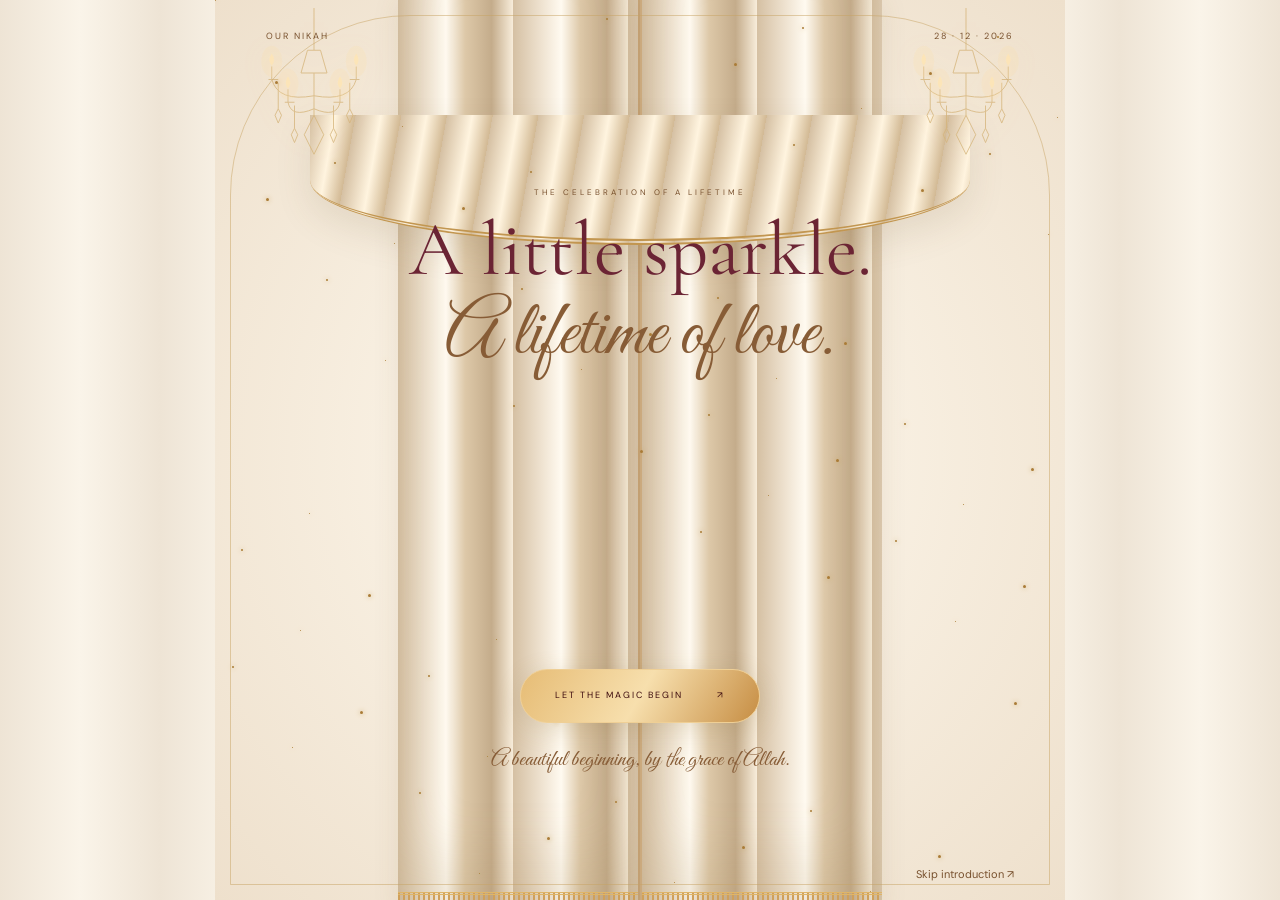
==== commit 5776f24c: "Publish ivory invitation with couple portrait and Arabic dedication" ====
--- a/index.html
+++ b/index.html
@@ -1,4 +1,14 @@
-<!doctype html><html lang="en"><head><meta charset="UTF-8"/><meta name="viewport" content="width=device-width,initial-scale=1"/><meta name="theme-color" content="#781c2d"/><meta name="description" content="An invitation to a beautiful beginning. Nikah · 28 December 2026 · Nesma Palace, Mattannur."/><meta name="robots" content="noindex,nofollow"/><meta property="og:title" content="Shiza &amp; Akhil | Our Nikah"/><meta property="og:description" content="28 December 2026 · Nesma Palace · With love and prayers"/><title>Shiza &amp; Akhil | Our Nikah</title><link rel="icon" href="./favicon.svg"/>  <script type="module" crossorigin src="./index-CEeLALaP.js"></script>
-  <link rel="stylesheet" crossorigin href="./index-C9tGOI8o.css">
-</head><body><div id="root"></div></body></html>
+<!doctype html><html lang="en"><head><meta charset="UTF-8"/><meta name="viewport" content="width=device-width,initial-scale=1"/><meta name="theme-color" content="#781c2d"/><meta name="description" content="An invitation to a beautiful beginning. Nikah · 28 December 2026 · Nesma Palace, Mattannur."/><meta name="robots" content="noindex,nofollow"/><meta property="og:title" content="Shiza &amp; Akhil | Our Nikah"/><meta property="og:description" content="28 December 2026 · Nesma Palace · With love and prayers"/><title>Shiza &amp; Akhil | Our Nikah</title><link rel="icon" href="./favicon.svg"/><meta property="og:type" content="website"/>
+<meta property="og:url" content="https://shizanourin.github.io/nikah-invitation/"/>
+<meta property="og:image" content="https://shizanourin.github.io/nikah-invitation/invitation-preview.jpg"/>
+<meta property="og:image:secure_url" content="https://shizanourin.github.io/nikah-invitation/invitation-preview.jpg"/>
+<meta property="og:image:type" content="image/jpeg"/>
+<meta property="og:image:width" content="1200"/>
+<meta property="og:image:height" content="630"/>
+<meta property="og:image:alt" content="Shiza and Akhil's Nikah invitation, 28 December 2026, Nesma Palace, Mattannur"/>
+<meta name="twitter:card" content="summary_large_image"/>
+<meta name="twitter:image" content="https://shizanourin.github.io/nikah-invitation/invitation-preview.jpg"/>
+  <script type="module" crossorigin src="./index-B2olnSpZ.js"></script>
+  <link rel="stylesheet" crossorigin href="./index-DfgjbIg3.css">
+</head><body><div id="root"></div></body></html>
 
--- a/index-DfgjbIg3.css
+++ b/index-DfgjbIg3.css
@@ -0,0 +1 @@
+@import"https://fonts.googleapis.com/css2?family=Great+Vibes&display=swap";@import"https://fonts.googleapis.com/css2?family=Amiri&family=Cormorant+Garamond:ital,wght@0,400;0,500;1,400&family=DM+Sans:wght@400;500&display=swap";/*! tailwindcss v4.3.5 | MIT License | https://tailwindcss.com */@layer theme{:root,:host{--font-sans:-apple-system, BlinkMacSystemFont, "Segoe UI", Roboto, "Helvetica Neue", "Noto Sans", Arial, sans-serif, "Apple Color Emoji", "Segoe UI Emoji", "Segoe UI Symbol", "Noto Color Emoji";--font-mono:ui-monospace, SFMono-Regular, Menlo, Monaco, Consolas, "Liberation Mono", "Courier New", monospace;--default-transition-duration:.15s;--default-transition-timing-function:cubic-bezier(.4, 0, .2, 1);--default-font-family:var(--font-sans);--default-mono-font-family:var(--font-mono)}}@layer base{*,:after,:before,::backdrop{box-sizing:border-box;border:0 solid;margin:0;padding:0}::file-selector-button{box-sizing:border-box;border:0 solid;margin:0;padding:0}html,:host{-webkit-text-size-adjust:100%;-moz-tab-size:4;tab-size:4;line-height:1.5;font-family:var(--default-font-family,-apple-system, BlinkMacSystemFont, "Segoe UI", Roboto, "Helvetica Neue", "Noto Sans", Arial, sans-serif, "Apple Color Emoji", "Segoe UI Emoji", "Segoe UI Symbol", "Noto Color Emoji");font-feature-settings:var(--default-font-feature-settings,normal);font-variation-settings:var(--default-font-variation-settings,normal);-webkit-tap-highlight-color:transparent}hr{height:0;color:inherit;border-top-width:1px}abbr:where([title]){-webkit-text-decoration:underline dotted;text-decoration:underline dotted}h1,h2,h3,h4,h5,h6{font-size:inherit;font-weight:inherit}a{color:inherit;-webkit-text-decoration:inherit;text-decoration:inherit}b,strong{font-weight:bolder}code,kbd,samp,pre{font-family:var(--default-mono-font-family,ui-monospace, SFMono-Regular, Menlo, Monaco, Consolas, "Liberation Mono", "Courier New", monospace);font-feature-settings:var(--default-mono-font-feature-settings,normal);font-variation-settings:var(--default-mono-font-variation-settings,normal);font-size:1em}small{font-size:80%}sub,sup{vertical-align:baseline;font-size:75%;line-height:0;position:relative}sub{bottom:-.25em}sup{top:-.5em}table{text-indent:0;border-color:inherit;border-collapse:collapse}:-moz-focusring:where(:not(iframe)){outline:auto}progress{vertical-align:baseline}summary{display:list-item}ol,ul,menu{list-style:none}img,svg,video,canvas,audio,iframe,embed,object{vertical-align:middle;display:block}img,video{max-width:100%;height:auto}button,input,select,optgroup,textarea{font:inherit;font-feature-settings:inherit;font-variation-settings:inherit;letter-spacing:inherit;color:inherit;opacity:1;background-color:#0000;border-radius:0}::file-selector-button{font:inherit;font-feature-settings:inherit;font-variation-settings:inherit;letter-spacing:inherit;color:inherit;opacity:1;background-color:#0000;border-radius:0}:where(select:is([multiple],[size])) optgroup{font-weight:bolder}:where(select:is([multiple],[size])) optgroup option{padding-inline-start:20px}::file-selector-button{margin-inline-end:4px}::placeholder{opacity:1}@supports (not ((-webkit-appearance:-apple-pay-button))) or (contain-intrinsic-size:1px){::placeholder{color:currentColor}@supports (color:color-mix(in lab,red,red)){::placeholder{color:color-mix(in oklab,currentcolor 50%,transparent)}}}textarea{resize:vertical}::-webkit-search-decoration{-webkit-appearance:none}::-webkit-date-and-time-value{min-height:1lh;text-align:inherit}::-webkit-datetime-edit{display:inline-flex}::-webkit-datetime-edit-fields-wrapper{padding:0}::-webkit-datetime-edit{padding-block:0}::-webkit-datetime-edit-year-field{padding-block:0}::-webkit-datetime-edit-month-field{padding-block:0}::-webkit-datetime-edit-day-field{padding-block:0}::-webkit-datetime-edit-hour-field{padding-block:0}::-webkit-datetime-edit-minute-field{padding-block:0}::-webkit-datetime-edit-second-field{padding-block:0}::-webkit-datetime-edit-millisecond-field{padding-block:0}::-webkit-datetime-edit-meridiem-field{padding-block:0}::-webkit-calendar-picker-indicator{line-height:1}:-moz-ui-invalid{box-shadow:none}button,input:where([type=button],[type=reset],[type=submit]){-webkit-appearance:button;-moz-appearance:button;appearance:button}::file-selector-button{-webkit-appearance:button;-moz-appearance:button;appearance:button}::-webkit-inner-spin-button{height:auto}::-webkit-outer-spin-button{height:auto}[hidden]:where(:not([hidden=until-found])){display:none!important}}@layer components;@layer utilities{.static{position:static}.transition{transition-property:color,background-color,border-color,outline-color,text-decoration-color,fill,stroke,--tw-gradient-from,--tw-gradient-via,--tw-gradient-to,opacity,box-shadow,transform,translate,scale,rotate,filter,-webkit-backdrop-filter,backdrop-filter,display,content-visibility,overlay,pointer-events;transition-timing-function:var(--tw-ease,var(--default-transition-timing-function));transition-duration:var(--tw-duration,var(--default-transition-duration))}}:root{color:#781c2d;font-synthesis:none;background:#f8f3e9;font-family:DM Sans,sans-serif}*{box-sizing:border-box}body{margin:0}button,a{-webkit-tap-highlight-color:transparent}button{font:inherit;cursor:pointer}a{color:inherit;text-decoration:none}button:focus-visible,a:focus-visible{outline-offset:6px;outline:3px solid #b99a62}h1,h2,p{margin:0}h1,h2{font-family:Cormorant Garamond,serif;font-weight:400}h2{font-size:clamp(46px,6vw,80px);line-height:1.05}i{font-weight:400}.eyebrow{letter-spacing:3px;font-size:10px;line-height:1.8}.cover{color:#f8f3e9;text-align:center;background:radial-gradient(at 50% 45%,#8b2c3c,#4b1423);flex-direction:column;align-items:center;min-height:100svh;padding:95px 24px 35px;display:flex;position:relative;overflow:hidden}.cover:before{content:"";pointer-events:none;border:1px solid #b99a6250;position:absolute;top:18px;right:18px;bottom:18px;left:18px}.cover-top{letter-spacing:2px;justify-content:space-between;font-size:10px;display:flex;position:absolute;top:40px;left:6%;right:6%}.skip{color:#e8d9c2;z-index:2;background:0 0;border:0;font-size:11px;position:absolute;bottom:25px;right:6%}.cover h1{margin:20px 0 28px;font-size:clamp(60px,7vw,96px);line-height:.95}.envelope{perspective:800px;background:linear-gradient(155deg,#963749,#601728);border:1px solid #b99a6270;place-items:center;width:min(420px,83vw);height:190px;margin:4px 0 35px;display:grid;position:relative;box-shadow:0 24px 70px #21071080}.flap{clip-path:polygon(0 0,100% 0,50% 65%);filter:drop-shadow(0 3px 2px #330b16);background:linear-gradient(#8e3043,#65182a);position:absolute;top:0;right:0;bottom:0;left:0}.seal{z-index:1;color:#4b1423;background:#9c7950;border:4px double #b99a62;border-radius:50%;place-items:center;width:66px;height:66px;font:34px Amiri;display:grid;transform:rotate(-8deg);box-shadow:0 5px 12px #27071270}.envelope>span{letter-spacing:3px;color:#e8d9c2;font-size:8px;position:absolute;bottom:17px}.gold-button,.crimson-button,.outline-button{letter-spacing:1px;border:1px solid #b99a62;padding:19px 27px;font-size:11px;display:inline-block}.gold-button{color:#4b1423;background:#e8d9c2;min-width:245px}.gold-button span{margin-left:30px}.cover-foot{color:#e8d9c2;margin-top:23px;font-family:Cormorant Garamond;font-size:18px;font-style:italic}nav{letter-spacing:2px;border-bottom:1px solid #b99a6230;justify-content:space-between;padding:28px 6%;font-size:9px;display:flex}.hero{text-align:center;padding:95px 24px 50px;position:relative;overflow:hidden}.arch{pointer-events:none;border:1px solid #b99a6280;border-radius:48% 48% 0 0;position:absolute;inset:35px max(20px,50% - 425px) 0}.arch:after{content:"";border:1px solid #b99a6235;border-radius:48% 48% 0 0;position:absolute;top:12px;right:12px;bottom:12px;left:12px}.hero-content{max-width:750px;margin:auto;position:relative}.arabic{color:#781c2d;font:30px/1.9 Amiri}.translation{color:#766954;margin-top:4px;font-size:10px}.ornament{color:#b99a62;margin:22px 0;font-size:35px}.intro{max-width:340px;margin:14px auto 24px;font:19px/1.5 Cormorant Garamond}.names{overflow-wrap:anywhere;font-size:clamp(46px,7.5vw,94px);line-height:1.05}.names em{color:#b99a62;font-size:40px;line-height:1.3;display:block}.tagline{margin-top:25px;font:italic 23px Cormorant Garamond}.date-small{margin-top:38px;font-size:9px}.date-small span{color:#b99a62;margin:0 14px}.scroll{letter-spacing:2px;margin-top:40px;font-size:8px;line-height:3;display:block}.date-section{color:#f8f3e9;background:#781c2d;grid-template-columns:1fr 1fr;align-items:center;gap:50px;padding:100px 12% 65px;display:grid}.date-section h2{margin-top:22px}.date-card{text-align:center;border:1px solid #b99a6270;padding:35px 20px}.date-card strong{margin:12px;font:130px/.95 Cormorant Garamond;display:block}.date-card>p:not(.eyebrow){letter-spacing:2px;font-size:11px;line-height:2}.rule{background:#b99a62;width:45px;height:1px;margin:22px auto}.text-button{color:inherit;letter-spacing:1px;background:0 0;border:0;border-bottom:1px solid #b99a62;padding:15px 0 8px;font-size:9px}.countdown{text-align:center;grid-column:1/-1;margin-top:30px}.digits{justify-content:center;gap:clamp(20px,6vw,65px);margin-top:20px;display:flex}.digits b{font:46px Cormorant Garamond;display:block}.digits span{letter-spacing:2px;font-size:8px}.venue{text-align:center;background:#eee4d4;padding:85px 24px}.venue>div{max-width:800px;margin:auto}.palace{color:#a48a5e;width:min(650px,100%);margin:35px auto}.venue h2{margin:15px 0}.venue p:not(.eyebrow){font-size:13px;line-height:1.9}.outline-button{border-color:#781c2d;margin-top:30px}.venue small{color:#776955;margin-top:25px;font-size:9px;display:block}.closing{text-align:center;padding:75px 24px}.closing h2{margin:25px 0}.closing p:not(.eyebrow){max-width:430px;margin:17px auto;font:19px/1.6 Cormorant Garamond}.crimson-button{color:#f8f3e9;background:#781c2d;border-color:#781c2d;margin-top:20px}footer{letter-spacing:2px;border-top:1px solid #b99a6250;justify-content:space-between;gap:20px;padding:30px 6%;font-size:8px;display:flex}footer button{color:inherit;letter-spacing:1px;background:0 0;border:0;font-size:8px}@media(max-width:600px){.date-section{text-align:center;grid-template-columns:1fr;gap:35px;padding:65px 25px}.date-card{width:100%;max-width:320px;margin:auto}.hero{padding-top:70px}.arabic{font-size:24px}.translation{max-width:240px;margin:auto;font-size:9px}.cover-top{font-size:8px}.cover{padding-top:100px}.cover h1{margin-top:25px}.envelope{height:170px}nav{letter-spacing:1px;font-size:7px}footer{flex-wrap:wrap}.arch{top:25px;right:12px;bottom:0;left:12px}.names{font-size:48px}.date-small{letter-spacing:1px}.closing h2{font-size:51px}}@media(prefers-reduced-motion:reduce){*,:before,:after{scroll-behavior:auto!important;transition:none!important;animation:none!important}}.flap{transform-origin:top;clip-path:polygon(0 0,100% 0,50% 65%);transition:transform 1s}.seal{transition:transform .5s,opacity .5s}.opening .flap{transform:rotateX(175deg)}.opening .seal{opacity:0;transform:translateY(25px)rotate(12deg)}.opening .envelope{animation:1.2s forwards lift}@keyframes lift{70%{transform:translateY(0)}to{opacity:0;transform:translateY(60px)}}.dress-code{text-align:center;border-bottom:1px solid #b99a6230;padding:65px 24px}.dress-code h2{margin:18px 0;font-size:clamp(38px,5vw,58px)}.dress-code p:last-child{max-width:390px;margin:auto;font:20px/1.6 Cormorant Garamond,serif}.pastel-swatches{justify-content:center;gap:12px;margin:25px 0;display:flex}.pastel-swatches span{background:#e8c9cc;border:1px solid #b99a6230;border-radius:50%;width:25px;height:25px}.pastel-swatches span:nth-child(2){background:#d4ddce}.pastel-swatches span:nth-child(3){background:#d1dfeb}.pastel-swatches span:nth-child(4){background:#ded2e6}.pastel-swatches span:nth-child(5){background:#eddbb9}.final-location{border-top:1px solid #b99a6250;max-width:500px;margin:35px auto 0;padding-top:20px}.final-location .outline-button{margin-top:10px}.closing p:not(.eyebrow){max-width:485px}.final-location p:not(.eyebrow){font-family:DM Sans,sans-serif;font-size:12px;line-height:1.9}.venue{isolation:isolate;color:#f8f3e9;background:radial-gradient(at 50% 40%,#963b4c,#641a2d 48%,#3d1020);padding:110px 24px;position:relative;overflow:hidden}.venue:before,.venue:after{content:"";z-index:-1;pointer-events:none;border:1px solid #b99a6270;border-radius:46% 46% 0 0;position:absolute;top:28px;right:28px;bottom:28px;left:28px}.venue h2{text-shadow:0 3px 30px #e8d9c230;font-size:clamp(60px,8vw,100px)}.venue .palace{color:#d9ba80;filter:drop-shadow(0 0 14px #d9ba8030);animation:5s ease-in-out infinite palace-glow}.venue .outline-button{color:#f8f3e9;background:#b99a6212;border-color:#cfb17b;transition:background .3s,transform .3s;box-shadow:0 0 30px #b99a6215}.venue .outline-button:hover{background:#b99a6235;transform:translateY(-3px)}.sparkles{pointer-events:none;z-index:-1;position:absolute;top:0;right:0;bottom:0;left:0}.sparkles span{left:var(--x);top:var(--y);font-size:var(--s);color:#e8d9c2;opacity:.2;animation:twinkle var(--t) ease-in-out infinite;animation-delay:var(--d);position:absolute}@keyframes twinkle{0%,to{opacity:.12;transform:scale(.6)rotate(0)}50%{opacity:.85;transform:scale(1.1)rotate(35deg)}}@keyframes palace-glow{50%{filter:drop-shadow(0 0 24px #d9ba8060)}}.cover:after{content:"✧";color:#b99a62;pointer-events:none;font-size:36px;animation:5s infinite twinkle;position:absolute;top:25%;left:12%}.closing{background:radial-gradient(at 50% 45%,#fffaf0,#f1e6d4)}.gold-button:hover,.crimson-button:hover{box-shadow:0 6px 30px #b99a6245}.ornament{animation:5s infinite palace-glow}@media(prefers-reduced-motion:reduce){.venue .palace,.sparkles span,.cover:after,.ornament{animation:none}}.hero{background:radial-gradient(#fffdf5,#f6ead6 75%,#e8d9c2)}.hero:before,.hero:after{content:"❦";color:#781c2d13;pointer-events:none;font-family:serif;font-size:clamp(150px,25vw,330px);animation:9s ease-in-out infinite floral-sway;position:absolute;top:32%;left:-35px;transform:rotate(-28deg)}.hero:after{animation-delay:-4s;top:58%;left:auto;right:-35px;transform:rotate(150deg)}.arch{box-shadow:0 0 40px #b99a6215,inset 0 0 25px #b99a6210}.names{text-shadow:0 5px 25px #781c2d12}.names em{animation:4s ease-in-out infinite heart-glow}.date-section{background:radial-gradient(at 0 0,#a04454,#781c2d 45%,#4b1423);position:relative;overflow:hidden}.date-section:before{content:"✧";color:#b99a6214;pointer-events:none;font-size:280px;animation:6s infinite heart-glow;position:absolute;top:0;right:-30px}.date-card{background:linear-gradient(145deg,#ffffff0b,#ffffff02);border-radius:46% 46% 0 0;padding-top:65px;position:relative;box-shadow:0 20px 60px #28061340}.date-card:before{content:"";pointer-events:none;border:1px solid #b99a6235;border-radius:46% 46% 0 0;position:absolute;top:9px;right:9px;bottom:9px;left:9px}.dress-code{background:radial-gradient(#fffbf4,#ebdfcc);position:relative;overflow:hidden}.dress-code:before,.dress-code:after{content:"❦";color:#781c2d18;pointer-events:none;font-size:110px;position:absolute;top:20%;left:5%;transform:rotate(-30deg)}.dress-code:after{left:auto;right:5%;transform:rotate(150deg)}.pastel-swatches span{animation:4s ease-in-out infinite pastel-float;box-shadow:0 4px 12px #781c2d15}.pastel-swatches span:nth-child(2n){animation-delay:-2s}.closing{background:radial-gradient(#fffdf6,#f0dfc5);position:relative;overflow:hidden}.closing:before{content:"✧";color:#b99a6230;pointer-events:none;font-size:180px;animation:7s infinite twinkle;position:absolute;top:15%;right:4%}.closing .ornament{font-size:55px}.cover .envelope{animation:5s ease-in-out infinite envelope-float}.gold-button,.crimson-button{transition:transform .3s,box-shadow .3s}.gold-button:hover,.crimson-button:hover{transform:translateY(-4px)}@keyframes envelope-float{50%{transform:translateY(-9px)rotate(.5deg)}}@keyframes pastel-float{50%{transform:translateY(-5px)}}@keyframes heart-glow{50%{opacity:.6;filter:drop-shadow(0 0 8px #b99a6240)}}@keyframes floral-sway{50%{translate:0 -12px;rotate:3deg}}@media(max-width:600px){.dress-code:before,.dress-code:after{opacity:.6;font-size:65px;top:6%}}.palace-lights{pointer-events:none;justify-content:space-between;padding:0 5%;display:flex;position:absolute;top:0;right:0;bottom:0;left:0}.chandelier{color:#d5b47b;filter:drop-shadow(0 0 15px #ffd69340);transform-origin:top;width:clamp(105px,18vw,220px);height:clamp(155px,28vw,300px);animation:7s ease-in-out infinite chandelier-sway}.chandelier:last-child{animation-delay:-3.5s}.candle-glow{animation:3s ease-in-out infinite candle-flicker}.cover{background:radial-gradient(at 10% 10%,#d19b4e33,#0000 35%),radial-gradient(at 90% 10%,#d19b4e33,#0000 35%),radial-gradient(#9a3c4d,#4b1423 80%);padding-top:130px}.cover h1{z-index:1}.envelope{isolation:isolate;overflow:visible}.invitation-card{color:#781c2d;z-index:-1;background:#f8f3e9;border:6px double #b99a62;flex-direction:column;justify-content:center;gap:10px;width:86%;height:170px;transition:transform 1.3s cubic-bezier(.2,.6,.2,1) .7s,opacity .4s;display:flex;position:absolute;bottom:10px}.invitation-card span{font:20px Amiri}.invitation-card strong{font:29px Cormorant Garamond,serif}.invitation-card small{letter-spacing:3px;font-size:9px}.envelope-pocket{clip-path:polygon(0 0,50% 60%,100% 0,100% 100%,0 100%);z-index:0;background:linear-gradient(30deg,#6e1c30,#9b3e50);border-bottom:1px solid #b99a62;position:absolute;top:0;right:0;bottom:0;left:0}.flap{z-index:1;backface-visibility:visible;transition:transform .9s}.seal{z-index:3}.envelope>span{z-index:2}.opening .invitation-card{transform:translateY(-175px)rotate(-3deg)}.cover.opening .envelope{animation:2.4s forwards invitation-release}.ambient-lights{pointer-events:none;z-index:5;mix-blend-mode:screen;background:radial-gradient(at 0 0,#ffe0a52b,#0000 35%),radial-gradient(at 100% 0,#ffe0a52b,#0000 35%);animation:6s infinite candle-flicker;position:fixed;top:0;right:0;bottom:0;left:0}@keyframes chandelier-sway{0%,to{transform:rotate(-2deg)}50%{transform:rotate(2deg)}}@keyframes candle-flicker{0%,to{opacity:.6}40%{opacity:1}60%{opacity:.8}}@keyframes invitation-release{0%,75%{opacity:1;transform:translateY(0)}to{opacity:0;transform:translateY(80px)}}@media(max-width:600px){.palace-lights{padding:0}.chandelier{width:100px;height:170px}.cover{padding-top:170px}.cover h1{font-size:58px}.cover .eyebrow{font-size:8px}.opening .invitation-card{transform:translateY(-150px)}}@media(prefers-reduced-motion:reduce){*,:before,:after{transition:none!important;animation:none!important}}:root{--wine:#240508;--gold:#e9c58a;--paper:#f4e8d0;background:var(--wine);color:var(--paper)}.cover{isolation:isolate;background:#210306;justify-content:center;gap:0;min-height:100svh;padding:110px 24px 48px}.cover:before{z-index:8;pointer-events:none;border-color:#c7a46580;border-radius:180px 180px 0 0;top:15px;right:15px;bottom:15px;left:15px}.cover:after{display:none}.cover-top{z-index:9;color:var(--gold);font-size:9px;top:30px}.cover h1{z-index:6;text-shadow:0 4px 25px #000;margin:12px 0 20px;font-size:clamp(48px,6vw,82px);line-height:1.02;position:relative}.cover h1 i,.cover-foot{color:#f5d5a0;font-family:Great Vibes,cursive;font-size:1em}.cover-foot{z-index:7;margin-top:20px;font-size:23px;position:relative}.cover>.eyebrow{z-index:7;color:var(--gold);font-size:8px;position:relative}.skip{z-index:10;bottom:18px}.curtain-scene{perspective:800px;isolation:isolate;width:min(440px,88vw);height:clamp(200px,28vh,310px);margin:0 0 22px;position:relative}.curtain{z-index:3;pointer-events:none;background:repeating-linear-gradient(90deg,#280004,#630a15 12%,#a12732,#4c0710 28%,#200003 39%,#8c1a28 48%);width:55%;transition:transform 2.25s cubic-bezier(.6,0,.2,1),border-radius 2s;position:absolute;top:-400px;bottom:-260px;box-shadow:inset 0 -50px 60px #130003,0 5px 25px #0008}.curtain.left{transform-origin:0 0;border-right:2px solid #ba8a4c80;left:-5%}.curtain.right{transform-origin:100% 0;border-left:2px solid #ba8a4c80;right:-5%}.curtain:after{content:"";background:repeating-linear-gradient(90deg,#d0a05b 0,#d0a05b 2px,#0000 2px,#0000 5px);border-top:3px double #dfb568;border-bottom:3px double #dfb568;height:15px;position:absolute;inset:auto 0 0}.curtain-valance{z-index:5;background:repeating-linear-gradient(100deg,#41020b,#9a2130 25px,#340007 45px);border-bottom:6px double #c29650;border-radius:0 0 50% 50%;height:130px;position:absolute;top:-280px;left:-25%;right:-25%;box-shadow:0 15px 35px #0008}.stage-monogram{color:#f4cc8f;text-shadow:0 0 40px #d6923d70;z-index:1;opacity:.3;justify-content:center;align-items:center;font:100px Great Vibes,cursive;transition:opacity 1s .7s,transform 2s;display:flex;position:absolute;top:12%;right:5%;bottom:12%;left:5%}.stage-monogram span{margin:25px 5px 0;font:italic 32px Cormorant Garamond}.stage-light{filter:blur(8px);z-index:0;background:conic-gradient(from 158deg at 50% 0,#0000,#edb25928 12deg,#0000 26deg);position:absolute;top:-120px;right:-80px;bottom:-60px;left:-80px}.stage-floor{background:radial-gradient(#e2a14d45,#0000 70%);border-bottom:1px solid #e6b76550;border-radius:50%;height:40px;position:absolute;bottom:-5px;left:5%;right:5%}.opening .curtain.left{border-radius:0 0 90%;transform:translate(-105%)rotate(-5deg)}.opening .curtain.right{border-radius:0 0 0 90%;transform:translate(105%)rotate(5deg)}.opening .stage-monogram{opacity:1;transform:scale(1.1)}.cover .gold-button{z-index:7;color:#3c0a0d;text-transform:uppercase;letter-spacing:2px;background:linear-gradient(120deg,#e6bc75,#f7dfad,#c68d43);border:1px solid #efcf95;border-radius:40px;min-width:240px;padding:19px 25px;font-size:9px;position:relative;box-shadow:0 6px 30px #0006}.palace-lights{z-index:4;opacity:.8}.chandelier{width:130px;height:185px}.glitter{pointer-events:none;z-index:5;transition:opacity 1.2s;position:absolute;top:0;right:0;bottom:0;left:0}.glitter span{left:var(--x);top:var(--y);width:var(--size);height:var(--size);animation:gold-drift 5s var(--delay) infinite ease-in-out;background:#fce2a6;border-radius:50%;position:absolute;box-shadow:0 0 5px #edbd6f}.opening .glitter{opacity:0}@keyframes gold-drift{0%,to{opacity:.12;transform:translateY(0)}45%{opacity:.9}75%{opacity:.3;transform:translateY(-22px)}}main{background:var(--wine);max-width:850px;margin:auto;overflow:hidden;box-shadow:0 0 100px #000}nav{z-index:7;color:var(--gold);background:#210508;padding:22px 6%;font-size:8px;position:relative}.hero{min-height:92svh;color:var(--paper);isolation:isolate;background:radial-gradient(at 50% 90%,#89462160,#0000 50%),linear-gradient(165deg,#170306,#4e111b 45%,#210306);place-items:center;padding:75px 35px 45px;display:grid}.hero:before,.hero:after{content:"";clip-path:polygon(0 0,100% 0,75% 35%,40% 62%,20% 100%,0 100%);z-index:-1;background:repeating-linear-gradient(90deg,#220005,#7b1524 30%,#3c040b 60%,#b0444550);width:16%;font-size:0;animation:none;top:0;bottom:0;left:0;transform:none}.hero:after{left:auto;right:0;transform:scaleX(-1)}.hero .arch{border-color:#c99f5e55;border-radius:48% 48% 0 0;top:25px;right:28px;bottom:0;left:28px}.hero .arch:after{border-color:#c99f5e25}.hero .arabic{color:var(--gold);font-size:28px}.translation{color:#e6d4b6;font-size:9px}.hero .intro{color:#ead7ba;max-width:330px;font-size:20px}.hero .eyebrow{color:var(--gold);letter-spacing:2px;font-size:8px}.hero .names{text-shadow:0 3px 24px #d18b4130;overflow-wrap:normal;font-family:Great Vibes,cursive;font-size:clamp(49px,7vw,76px);line-height:1.35}.hero .names em{color:#d8b174;font-family:Cormorant Garamond;font-size:32px;line-height:1.2}.hero .tagline{color:#e2bd86;font-size:23px}.date-small{line-height:2.5}.hero-content{width:100%;max-width:610px}.scroll{color:#d5af77}.blessing{background:radial-gradient(#7e19255c,#0000 65%),repeating-linear-gradient(105deg,#290408,#4c0b14 45px,#2a0408 90px);padding:75px 28px}.paper{background:radial-gradient(ellipse at top,#fffbeb,var(--paper));color:#624321;outline-offset:-9px;border-radius:3px;outline:1px solid #bc965e;max-width:440px;margin:auto;padding:38px 30px;position:relative;transform:rotate(-1deg);box-shadow:0 20px 40px #0008}.paper:before,.paper:after{content:"";background:radial-gradient(circle at 7px 0,#0000 5px,#bc965e 5px,#bc965e 6px,#0000 6px) 0 0/14px 14px repeat-x;height:14px;position:absolute;left:0;right:0}.paper:before{top:0}.paper:after{bottom:0;transform:rotate(180deg)}.paper h2{margin:14px 0 24px;font-size:49px}.paper h2 i{font-family:Great Vibes;font-size:1.15em}.paper p:not(.eyebrow){margin:15px 0;font:20px/1.6 Cormorant Garamond}.paper-ornament{text-align:center;color:#ba9456;font-size:37px;display:block}.blessing{text-align:center}.date-section{text-align:center;background:#240508;padding:65px 28px;display:block}.date-section>div:first-child h2{color:var(--gold);margin:15px 0 40px;font-family:Great Vibes;font-size:59px}.date-section>div:first-child h2 br{display:none}.date-section>div:first-child h2 i{font-style:normal}.date-section>.date-card{background:var(--paper);color:#5d391e;border:8px double #bb955d;border-radius:2px;max-width:340px;margin:0 auto;padding:35px 30px;box-shadow:0 20px 55px #0007}.date-card:before{display:none}.date-card strong{color:#7a1728;font-size:130px}.date-card .rule{background:#b18a53}.countdown{margin-top:42px}.digits{gap:25px}.digits b{color:#e3c28c;font-size:38px}.digits span{letter-spacing:1px}.venue{color:var(--paper);background:radial-gradient(#782330,#250508 75%);padding:75px 28px}.venue:before,.venue:after{border-color:#be945b50;top:20px;right:20px;bottom:20px;left:20px}.venue:after{border-color:#be945b25;top:30px;right:30px;bottom:30px;left:30px}.venue>div:not(.sparkles){z-index:1;position:relative}.venue h2{margin:18px 0 24px;font-family:Great Vibes;font-size:clamp(58px,9vw,90px)}.palace{width:100%;max-width:570px;margin:32px 0}.venue p:not(.eyebrow){max-width:330px;margin:auto;font-size:12px}.venue .outline-button,.final-location .outline-button{color:#42131b;background:linear-gradient(120deg,#d5a65e,#f5d7a0);border:0;border-radius:40px;padding:18px 27px;font-size:9px}.venue small{color:#dbc5a3;font-size:8px}.dress-code{color:#f0dec1;background:#210508;border:0;padding:80px 25px}.dress-code:before,.dress-code:after{color:#d4ad6860;font-size:80px;top:auto;bottom:10%}.dress-code h2{color:var(--gold);margin:24px 0;font-family:Great Vibes;font-size:clamp(43px,7vw,65px)}.dress-code p:last-child{max-width:350px;font-size:21px}.pastel-swatches{gap:15px;margin:32px 0}.pastel-swatches span{border:4px double #b8925b;width:38px;height:38px;box-shadow:0 5px 20px #0005}.closing{color:var(--paper);background:radial-gradient(at top,#6c17245c,#0000 50%),#210508;padding:60px 28px}.closing>div{max-width:480px;margin:auto}.closing h2{color:var(--gold);font-family:Great Vibes;font-size:51px;line-height:1.3}.closing h2 i{font-style:normal}.closing p:not(.eyebrow){color:#ead9bb;font-size:21px;line-height:1.65}.closing .crimson-button{color:#42131b;background:linear-gradient(120deg,#d5a65e,#f5d7a0);border:0;border-radius:40px;padding:19px 32px}.final-location{margin-top:40px;padding-top:25px}.final-location p:not(.eyebrow){color:#e7d3b1;font-size:12px}footer{color:#d4b585;background:#190306;border-color:#916d3c55;padding:28px 6%;line-height:1.8}@media(min-width:900px){body{background:repeating-linear-gradient(90deg,#100104,#2b050b 80px,#160205 160px)}.cover{max-width:850px;margin:auto}.cover .palace-lights{padding:0 4%}}@media(max-width:600px){.cover{padding-top:100px}.cover-top{font-size:7px}.cover h1{font-size:49px}.curtain-scene{height:235px;margin-bottom:25px}.chandelier{width:90px;height:135px}.cover .eyebrow{letter-spacing:1.5px;font-size:7px}.cover-foot{font-size:20px}.hero{padding:70px 28px 35px}.hero .names{font-size:49px}.hero .arabic{font-size:23px}.hero .intro{max-width:280px}.paper{padding:35px 25px}.paper h2{font-size:43px}.date-section{padding:65px 28px}.date-card{width:100%}.closing h2{font-size:46px}.date-small span{margin:0 5px}}@media(prefers-reduced-motion:reduce){*,:before,:after{transition:none!important;animation:none!important}.glitter span{opacity:.4}}.hero .names{letter-spacing:.01em;color:#fff1d6;text-shadow:none;overflow-wrap:normal;word-break:normal;font-family:Cormorant Garamond,Georgia,serif;font-size:clamp(36px,5.8vw,62px);font-style:normal;font-weight:500;line-height:1.18}.hero .names .person-name{text-wrap:balance;display:block}.hero .names em{font-size:30px;line-height:1.6;animation:none}@media(max-width:600px){.hero .names{font-size:clamp(34px,8.5vw,49px)}.hero-content{min-width:0}}.stage-monogram{letter-spacing:.04em;font-family:Cormorant Garamond,Georgia,serif;font-size:clamp(72px,20vw,100px);font-style:normal;font-weight:500}.stage-monogram span{margin:12px 14px 0;font-family:Georgia,serif;font-size:.4em;font-style:normal}:root{--paper:#faf5eb;--gold:#98713e;--wine:#6b2434;color:#512e32;background:#f4ecdf}body{background:#f4ecdf}main{background:#faf5eb;box-shadow:0 0 80px #755c3820}nav,footer{color:#6b2434;background:#f3eadb;border-color:#b69a6345}.cover{color:#6b2434;background:radial-gradient(#fffaf0,#eee0cc)}.cover h1{color:#6b2434;text-shadow:none}.cover h1 i,.cover-foot{color:#875c36}.cover-top,.cover>.eyebrow{color:#78512e}.curtain{background:repeating-linear-gradient(90deg,#d5c0a3,#efe3d1 12%,#fffaf0,#ddc8a8 28%,#c4ac8b 39%,#f8eddb 48%);box-shadow:inset 0 -50px 60px #9b7c4b24,0 5px 25px #6b4c251a}.curtain-valance{background:repeating-linear-gradient(100deg,#d5c0a3,#fff4df 25px,#d2b994 45px);box-shadow:0 15px 35px #72542c20}.stage-monogram{color:#6b2434;text-shadow:none}.stage-light{opacity:.5}.cover .skip{color:#78512e}.cover .gold-button{box-shadow:0 6px 26px #8b6f3430}.palace-lights{color:#98713e}.glitter span{background:#aa7c37;box-shadow:0 0 5px #c6a15f}.hero{color:#512e32;background:radial-gradient(#fffdf6,#f4ead9)}.hero:before,.hero:after{opacity:.65;background:repeating-linear-gradient(90deg,#cfbda0,#f8eddc 30%,#e1d0b6 60%,#fff6e5)}.hero .names{color:#6b2434}.hero .arabic,.hero .eyebrow,.hero .tagline,.scroll{color:#86643d}.hero .intro,.translation{color:#6c5945}.hero .names em{color:#9a7545}.hero .arch{border-color:#ac8c5450}.forever-verse{margin:26px auto 0}.forever-verse p[lang=ar]{color:#6b2434;font:34px/1.9 Amiri,serif}.forever-verse p:last-child{color:#86643d;letter-spacing:.03em;font:italic 18px/1.5 Cormorant Garamond,Georgia,serif}.couple-portrait{text-align:center;background:#faf5eb;padding:64px 28px 32px}.couple-portrait .eyebrow{color:#86643d}.couple-portrait figure{max-width:530px;margin:30px auto 0}.couple-portrait img{aspect-ratio:4/5;object-fit:cover;background:#fffcf5;border:1px solid #b997605c;border-radius:48% 48% 6px 6px;width:100%;padding:9px;display:block;box-shadow:0 18px 40px #8b754b18}.couple-portrait figcaption{color:#795631;margin-top:22px;font:italic 24px/1.5 Cormorant Garamond,Georgia,serif}.blessing{background:#f3eadb}.paper{color:#644a2b;background:#fffaf0;box-shadow:0 15px 40px #77603c19}.date-section{color:#6b2434;background:#faf5eb}.date-section:before{color:#a7865015}.date-section>div:first-child h2{color:#6b2434}.date-section>.date-card{background:#fffaf0;box-shadow:0 15px 40px #77603c1a}.digits b{color:#6b2434}.venue{color:#654a2f;background:radial-gradient(#fffdf6,#eadcc5)}.venue h2{color:#6b2434;text-shadow:none}.venue .palace{color:#9c7843;filter:none}.venue small{color:#7a6549}.sparkles span{color:#a28248}.dress-code{color:#654a2f;background:#faf5eb}.dress-code h2{color:#6b2434}.dress-code:before,.dress-code:after{color:#b3925435}.closing{color:#654a2f;background:radial-gradient(at top,#fffbf2,#eee2cf)}.closing h2{color:#6b2434}.closing p:not(.eyebrow),.final-location p:not(.eyebrow){color:#65513e}.closing:before{color:#b3925420}.ambient-lights{opacity:.2}@media(min-width:900px){body{background:repeating-linear-gradient(90deg,#eee4d5,#faf4e9 80px,#eee4d5 160px)}}@media(max-width:600px){.forever-verse p[lang=ar]{font-size:30px}.couple-portrait{padding:45px 24px 30px}}
